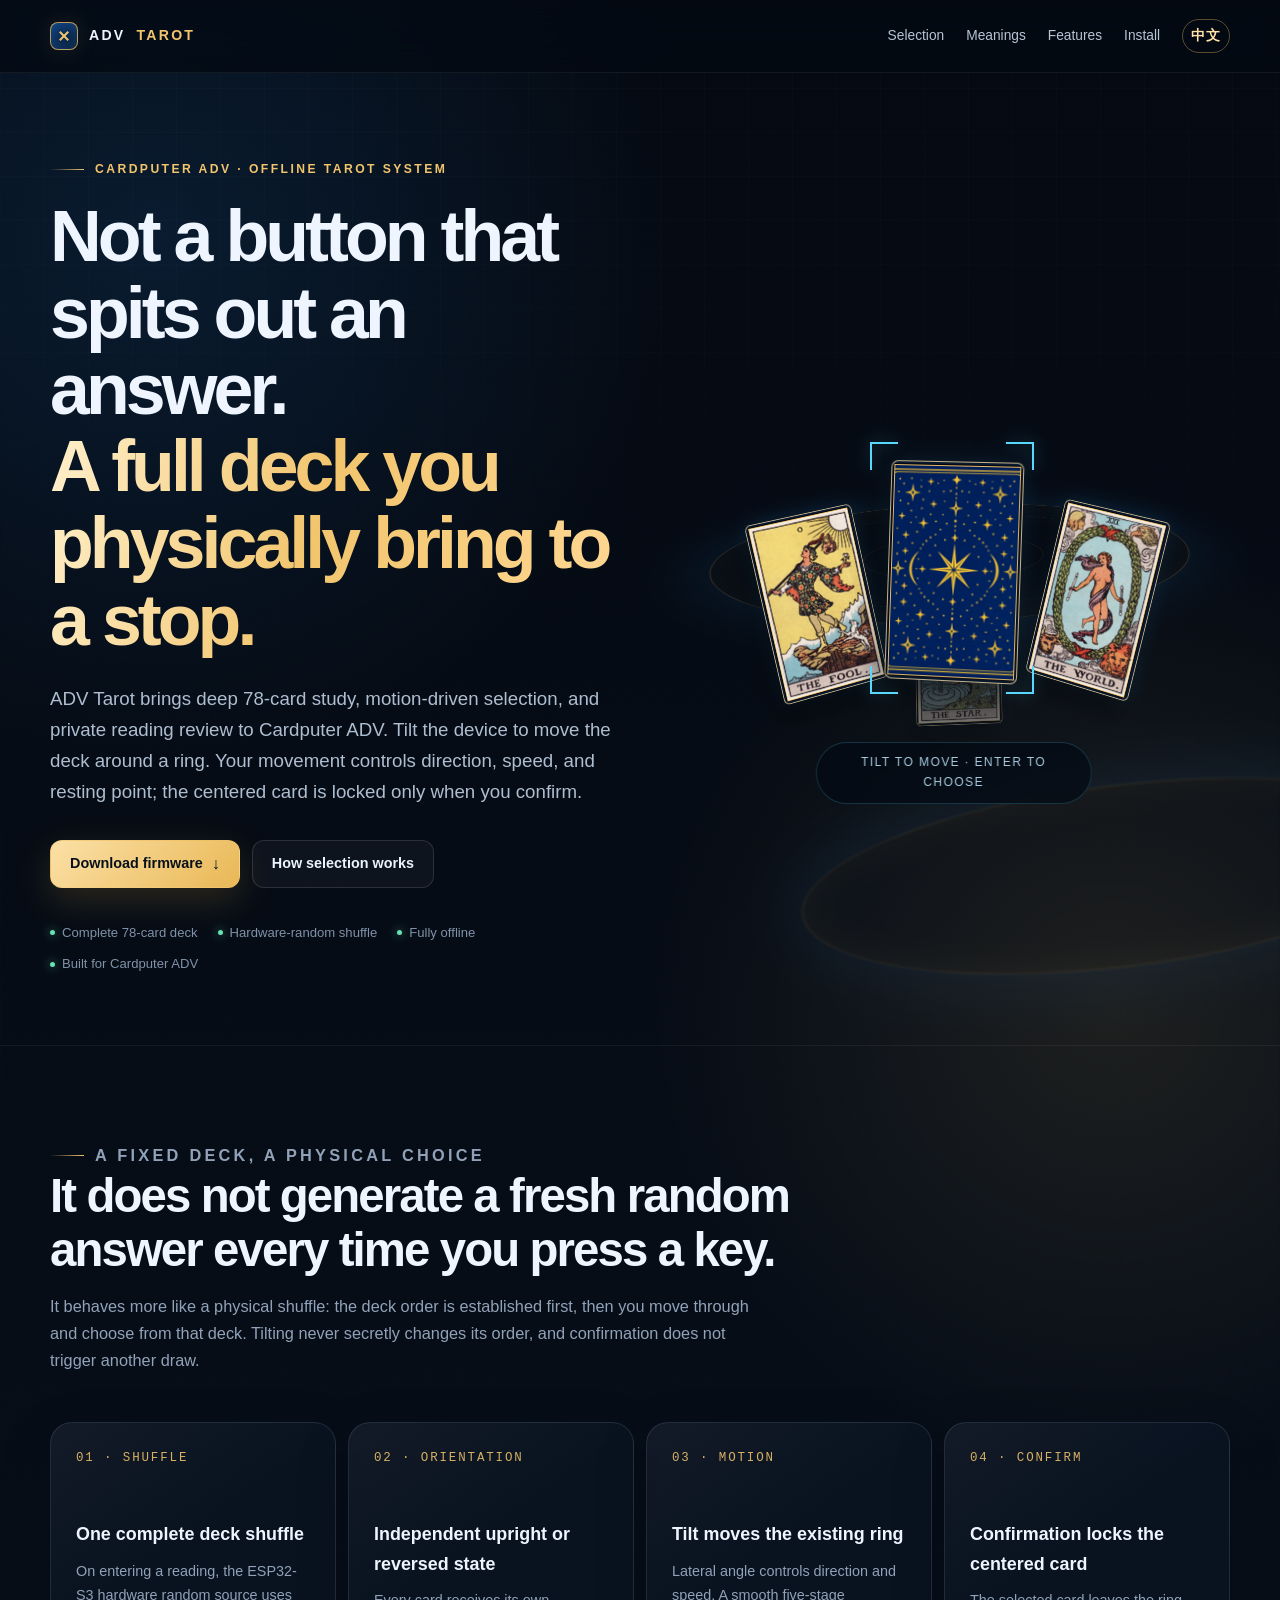
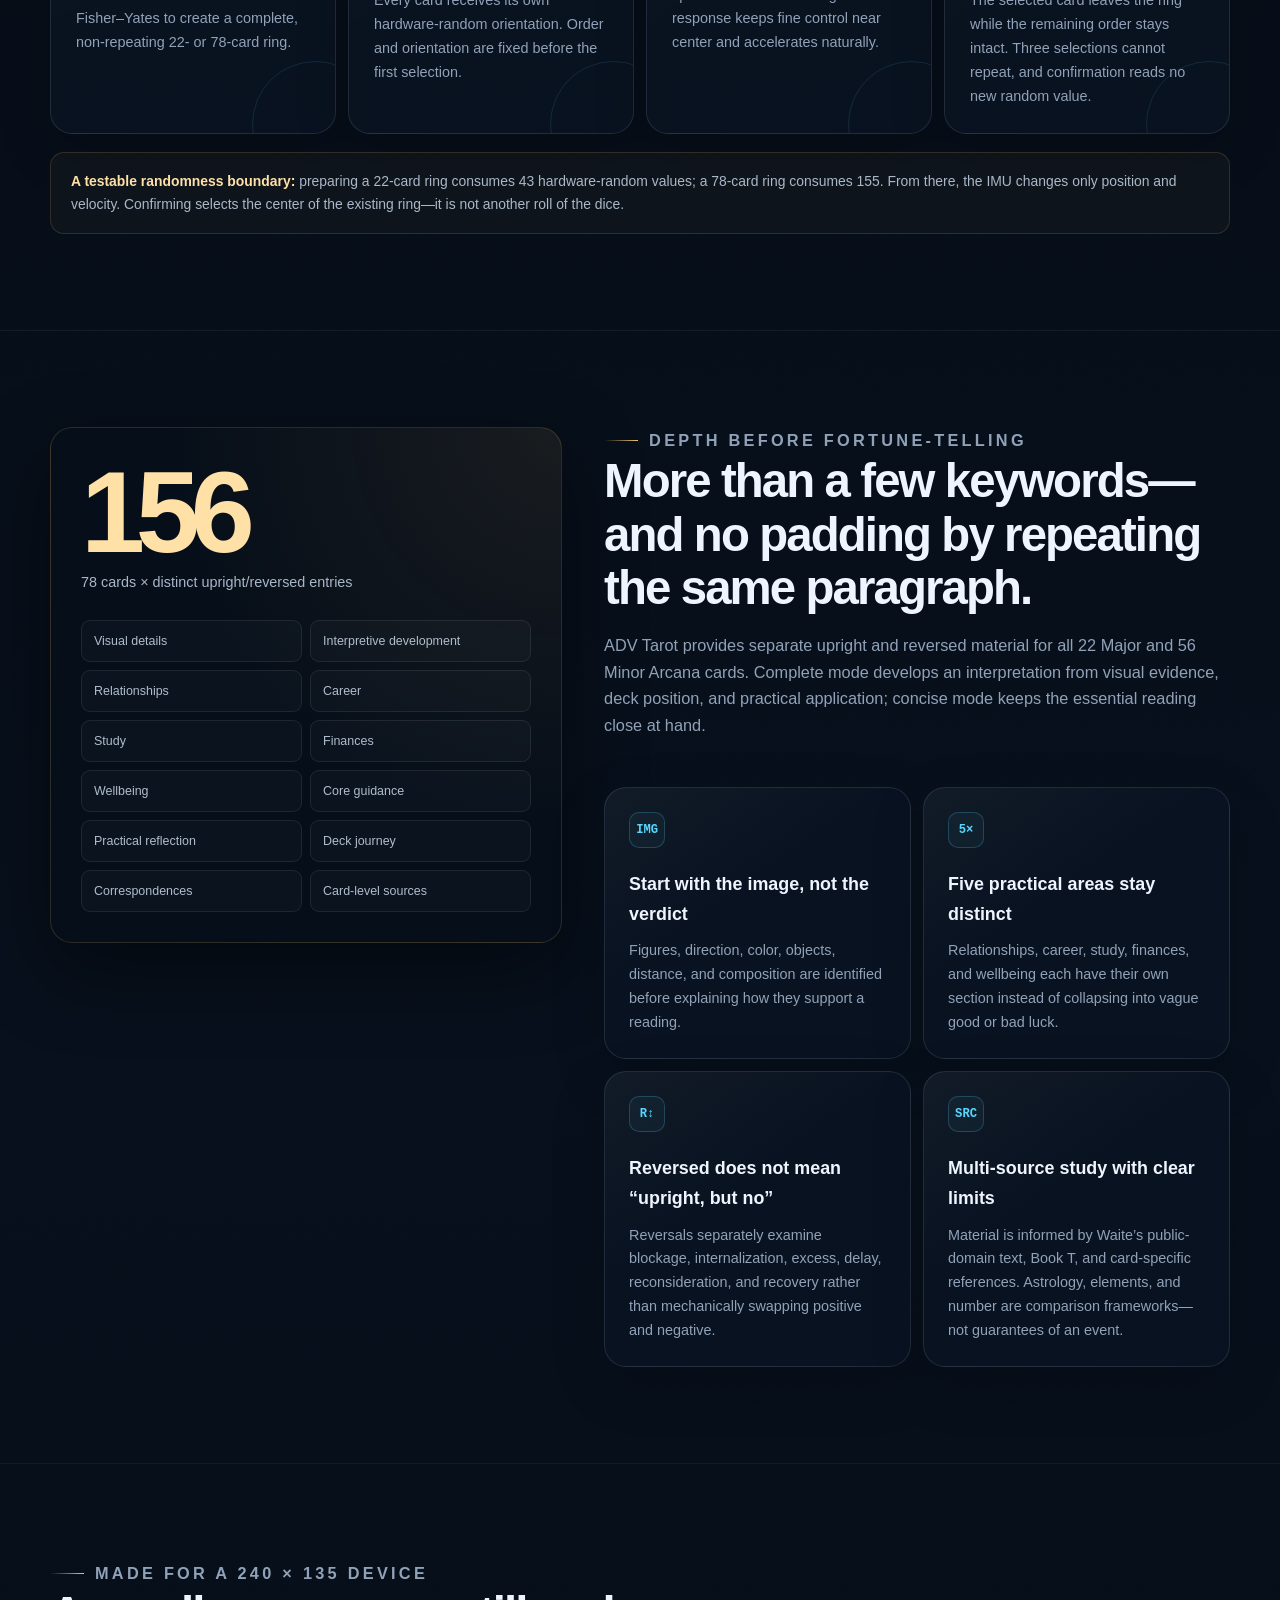
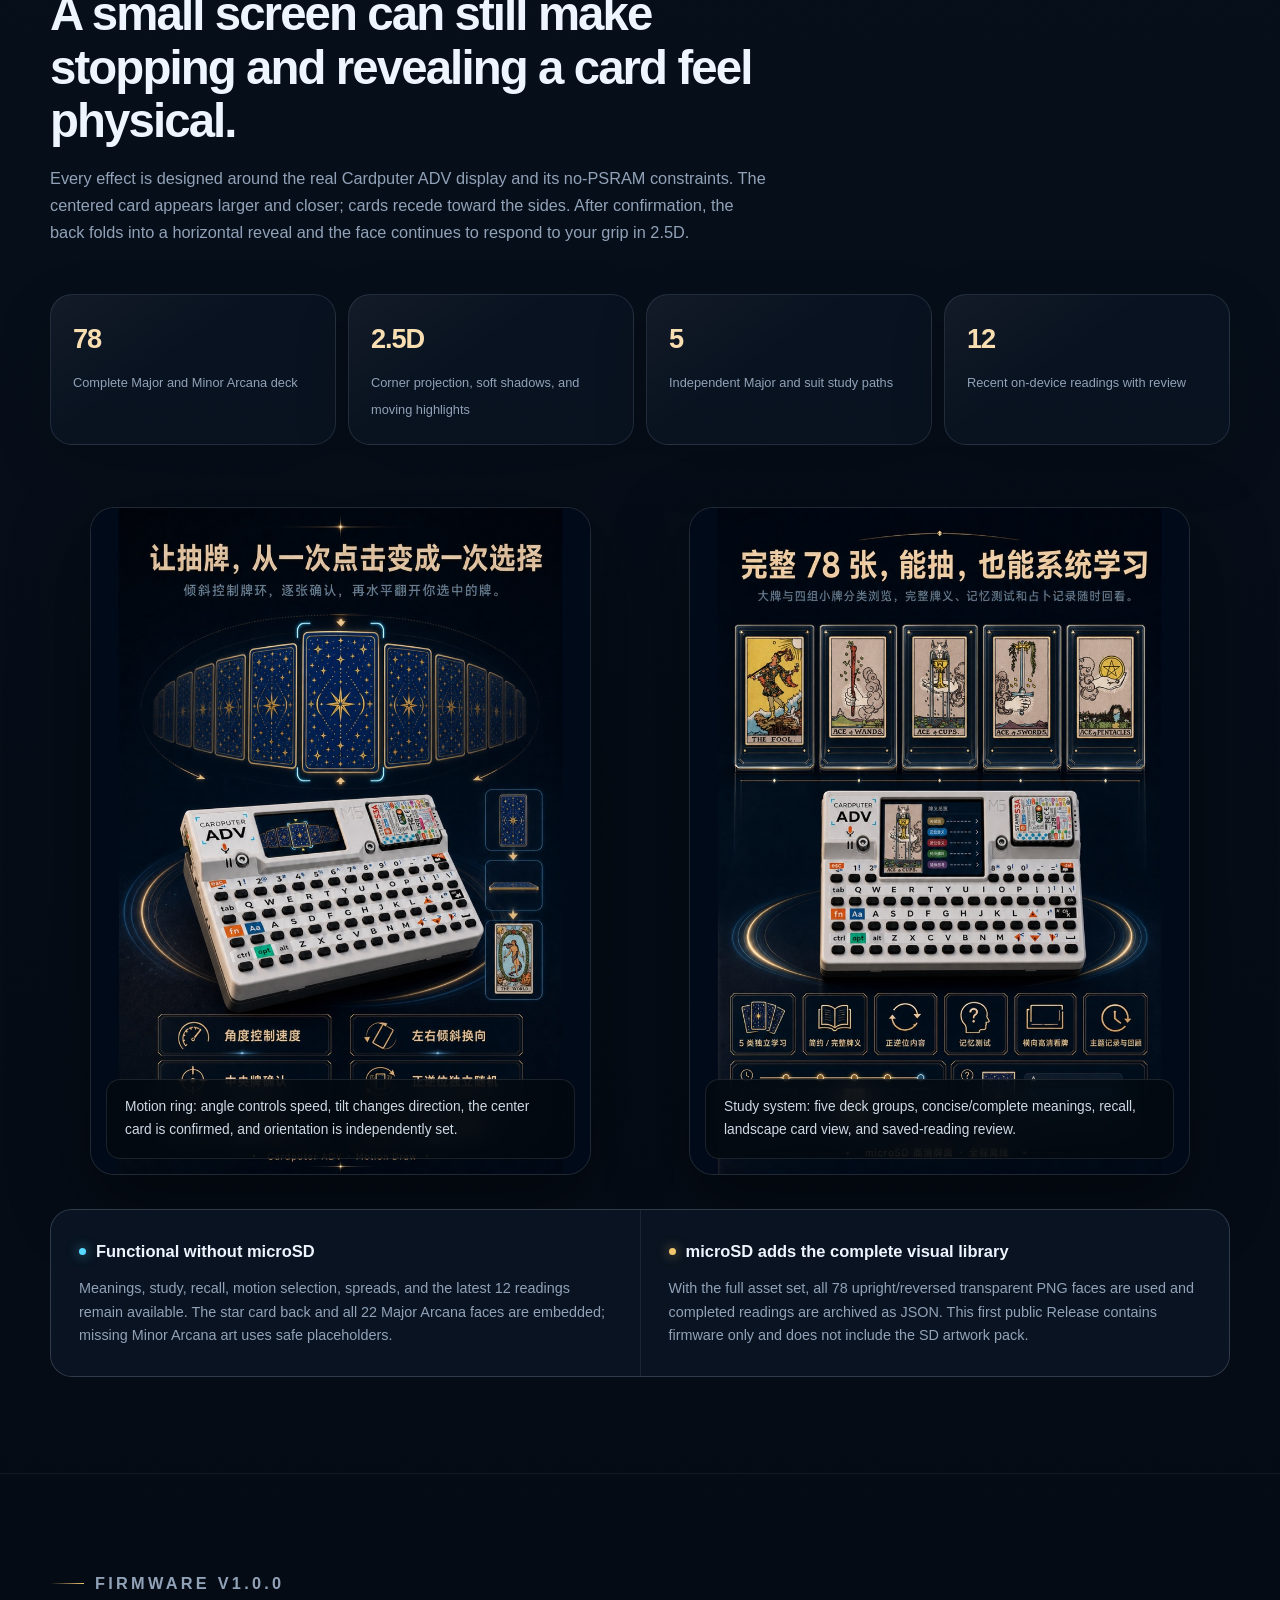
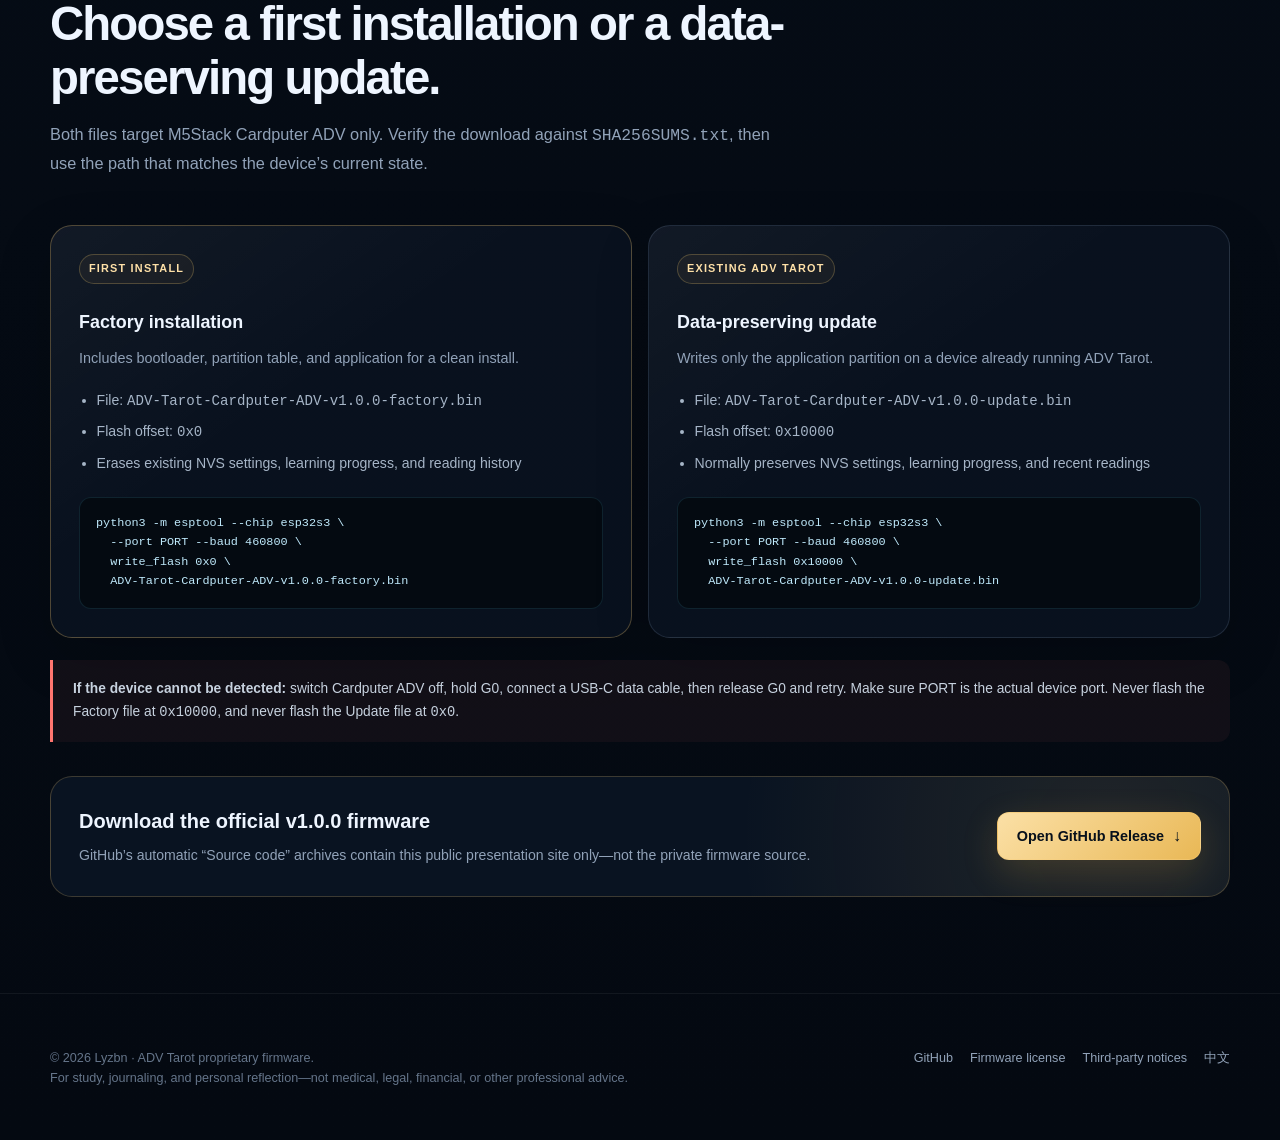
==== docs/en/index.html @ 8af2ea44 "Publish ADV Tarot firmware presentation" ====
<!doctype html>
<html lang="en">
  <head>
    <meta charset="utf-8">
    <meta name="viewport" content="width=device-width, initial-scale=1">
    <meta name="theme-color" content="#07101c">
    <meta
      name="description"
      content="ADV Tarot is offline 78-card tarot study, recall, and motion-driven selection firmware for M5Stack Cardputer ADV. A fixed deck you physically bring to a stop—not a fresh random result on every click."
    >
    <meta property="og:type" content="website">
    <meta property="og:title" content="ADV Tarot — A full deck in your hands">
    <meta
      property="og:description"
      content="Deep 78-card meanings, an IMU-driven card ring, 2.5D reveals, offline study, and reading review."
    >
    <meta property="og:image" content="../assets/motion-features.jpg">
    <meta property="og:locale" content="en_US">
    <link rel="alternate" hreflang="zh-CN" href="../">
    <link rel="alternate" hreflang="en" href="./">
    <link rel="stylesheet" href="../styles.css">
    <script defer src="../site.js"></script>
    <title>ADV Tarot — Offline study and motion-driven selection for Cardputer ADV</title>
  </head>
  <body>
    <header class="site-header">
      <div class="shell nav-wrap">
        <a class="brand" href="#top" aria-label="ADV Tarot home">
          <span class="brand-mark" aria-hidden="true"></span>
          ADV <em>TAROT</em>
        </a>
        <nav class="site-nav" aria-label="Primary navigation">
          <a href="#selection">Selection</a>
          <a href="#meanings">Meanings</a>
          <a href="#features">Features</a>
          <a href="#install">Install</a>
          <a class="lang-switch" href="../" lang="zh-CN">中文</a>
        </nav>
      </div>
    </header>

    <main id="top">
      <section class="hero shell">
        <div class="hero-copy">
          <p class="eyebrow">Cardputer ADV · Offline Tarot System</p>
          <h1>
            Not a button that spits out an answer.
            <span>A full deck you physically bring to a stop.</span>
          </h1>
          <p class="hero-lede">
            ADV Tarot brings deep 78-card study, motion-driven selection, and
            private reading review to Cardputer ADV. Tilt the device to move the
            deck around a ring. Your movement controls direction, speed, and
            resting point; the centered card is locked only when you confirm.
          </p>
          <div class="actions">
            <a
              class="button primary"
              href="https://github.com/Lyzbn/ADV-Tarot-Firmware/releases/latest"
            >Download firmware</a>
            <a class="button" href="#selection">How selection works</a>
          </div>
          <div class="hero-meta" aria-label="Product highlights">
            <span>Complete 78-card deck</span>
            <span>Hardware-random shuffle</span>
            <span>Fully offline</span>
            <span>Built for Cardputer ADV</span>
          </div>
        </div>

        <div class="deck-stage" aria-label="Motion-driven card-ring illustration">
          <div class="deck-orbit" aria-hidden="true"></div>
          <div class="deck-card card-far" aria-hidden="true">
            <img src="../assets/card-17.png" alt="">
          </div>
          <div class="deck-card card-left" aria-hidden="true">
            <img src="../assets/card-00.png" alt="">
          </div>
          <div class="deck-card card-right" aria-hidden="true">
            <img src="../assets/card-21.png" alt="">
          </div>
          <div class="deck-card card-back">
            <img src="../assets/card-back.png" alt="ADV Tarot blue-and-yellow star card back">
          </div>
          <div class="focus-brackets" aria-hidden="true"></div>
          <div class="stage-label">TILT TO MOVE · ENTER TO CHOOSE</div>
        </div>
      </section>

      <section class="section" id="selection">
        <div class="shell">
          <div class="section-heading reveal">
            <p class="eyebrow">A fixed deck, a physical choice</p>
            <h2>It does not generate a fresh random answer every time you press a key.</h2>
            <p>
              It behaves more like a physical shuffle: the deck order is
              established first, then you move through and choose from that
              deck. Tilting never secretly changes its order, and confirmation
              does not trigger another draw.
            </p>
          </div>

          <div class="process">
            <article class="process-card reveal">
              <div class="step-number">01 · SHUFFLE</div>
              <h3>One complete deck shuffle</h3>
              <p>
                On entering a reading, the ESP32-S3 hardware random source uses
                Fisher–Yates to create a complete, non-repeating 22- or 78-card ring.
              </p>
            </article>
            <article class="process-card reveal">
              <div class="step-number">02 · ORIENTATION</div>
              <h3>Independent upright or reversed state</h3>
              <p>
                Every card receives its own hardware-random orientation. Order
                and orientation are fixed before the first selection.
              </p>
            </article>
            <article class="process-card reveal">
              <div class="step-number">03 · MOTION</div>
              <h3>Tilt moves the existing ring</h3>
              <p>
                Lateral angle controls direction and speed. A smooth five-stage
                response keeps fine control near center and accelerates naturally.
              </p>
            </article>
            <article class="process-card reveal">
              <div class="step-number">04 · CONFIRM</div>
              <h3>Confirmation locks the centered card</h3>
              <p>
                The selected card leaves the ring while the remaining order stays
                intact. Three selections cannot repeat, and confirmation reads no
                new random value.
              </p>
            </article>
          </div>

          <div class="technical-note reveal">
            <strong>A testable randomness boundary:</strong>
            preparing a 22-card ring consumes 43 hardware-random values; a
            78-card ring consumes 155. From there, the IMU changes only position
            and velocity. Confirming selects the center of the existing ring—it
            is not another roll of the dice.
          </div>
        </div>
      </section>

      <section class="section" id="meanings">
        <div class="shell split">
          <aside class="meaning-index reveal">
            <div class="big-number">156</div>
            <div class="big-label">78 cards × distinct upright/reversed entries</div>
            <div class="meaning-tabs" aria-label="Interpretation sections">
              <span>Visual details</span>
              <span>Interpretive development</span>
              <span>Relationships</span>
              <span>Career</span>
              <span>Study</span>
              <span>Finances</span>
              <span>Wellbeing</span>
              <span>Core guidance</span>
              <span>Practical reflection</span>
              <span>Deck journey</span>
              <span>Correspondences</span>
              <span>Card-level sources</span>
            </div>
          </aside>

          <div>
            <div class="section-heading reveal">
              <p class="eyebrow">Depth before fortune-telling</p>
              <h2>More than a few keywords—and no padding by repeating the same paragraph.</h2>
              <p>
                ADV Tarot provides separate upright and reversed material for all
                22 Major and 56 Minor Arcana cards. Complete mode develops an
                interpretation from visual evidence, deck position, and practical
                application; concise mode keeps the essential reading close at hand.
              </p>
            </div>

            <div class="feature-grid">
              <article class="feature-card reveal">
                <div class="feature-icon">IMG</div>
                <h3>Start with the image, not the verdict</h3>
                <p>
                  Figures, direction, color, objects, distance, and composition
                  are identified before explaining how they support a reading.
                </p>
              </article>
              <article class="feature-card reveal">
                <div class="feature-icon">5×</div>
                <h3>Five practical areas stay distinct</h3>
                <p>
                  Relationships, career, study, finances, and wellbeing each have
                  their own section instead of collapsing into vague good or bad luck.
                </p>
              </article>
              <article class="feature-card reveal">
                <div class="feature-icon">R↕</div>
                <h3>Reversed does not mean “upright, but no”</h3>
                <p>
                  Reversals separately examine blockage, internalization, excess,
                  delay, reconsideration, and recovery rather than mechanically
                  swapping positive and negative.
                </p>
              </article>
              <article class="feature-card reveal">
                <div class="feature-icon">SRC</div>
                <h3>Multi-source study with clear limits</h3>
                <p>
                  Material is informed by Waite’s public-domain text, Book T, and
                  card-specific references. Astrology, elements, and number are
                  comparison frameworks—not guarantees of an event.
                </p>
              </article>
            </div>
          </div>
        </div>
      </section>

      <section class="section" id="features">
        <div class="shell">
          <div class="section-heading reveal">
            <p class="eyebrow">Made for a 240 × 135 device</p>
            <h2>A small screen can still make stopping and revealing a card feel physical.</h2>
            <p>
              Every effect is designed around the real Cardputer ADV display and
              its no-PSRAM constraints. The centered card appears larger and
              closer; cards recede toward the sides. After confirmation, the back
              folds into a horizontal reveal and the face continues to respond to
              your grip in 2.5D.
            </p>
          </div>

          <div class="spec-grid">
            <div class="spec-card reveal">
              <span class="spec-value">78</span>
              <span class="spec-label">Complete Major and Minor Arcana deck</span>
            </div>
            <div class="spec-card reveal">
              <span class="spec-value">2.5D</span>
              <span class="spec-label">Corner projection, soft shadows, and moving highlights</span>
            </div>
            <div class="spec-card reveal">
              <span class="spec-value">5</span>
              <span class="spec-label">Independent Major and suit study paths</span>
            </div>
            <div class="spec-card reveal">
              <span class="spec-value">12</span>
              <span class="spec-label">Recent on-device readings with review</span>
            </div>
          </div>

          <div class="media-pair">
            <figure class="media-card reveal">
              <img
                src="../assets/motion-features.jpg"
                alt="Card ring, tilt selection, and horizontal reveal on Cardputer ADV"
                loading="lazy"
              >
              <figcaption>
                Motion ring: angle controls speed, tilt changes direction, the
                center card is confirmed, and orientation is independently set.
              </figcaption>
            </figure>
            <figure class="media-card reveal">
              <img
                src="../assets/learning-features.jpg"
                alt="78-card study, complete meanings, and recall on Cardputer ADV"
                loading="lazy"
              >
              <figcaption>
                Study system: five deck groups, concise/complete meanings, recall,
                landscape card view, and saved-reading review.
              </figcaption>
            </figure>
          </div>

          <div class="sd-notice reveal">
            <div class="sd-column">
              <h3>Functional without microSD</h3>
              <p>
                Meanings, study, recall, motion selection, spreads, and the latest
                12 readings remain available. The star card back and all 22 Major
                Arcana faces are embedded; missing Minor Arcana art uses safe placeholders.
              </p>
            </div>
            <div class="sd-column">
              <h3>microSD adds the complete visual library</h3>
              <p>
                With the full asset set, all 78 upright/reversed transparent PNG
                faces are used and completed readings are archived as JSON. This
                first public Release contains firmware only and does not include
                the SD artwork pack.
              </p>
            </div>
          </div>
        </div>
      </section>

      <section class="section" id="install">
        <div class="shell">
          <div class="section-heading reveal">
            <p class="eyebrow">Firmware v1.0.0</p>
            <h2>Choose a first installation or a data-preserving update.</h2>
            <p>
              Both files target M5Stack Cardputer ADV only. Verify the download
              against <code>SHA256SUMS.txt</code>, then use the path that matches
              the device’s current state.
            </p>
          </div>

          <div class="install-grid">
            <article class="install-card recommended reveal">
              <div class="tag">First install</div>
              <h3>Factory installation</h3>
              <p>Includes bootloader, partition table, and application for a clean install.</p>
              <ul>
                <li>File: <code>ADV-Tarot-Cardputer-ADV-v1.0.0-factory.bin</code></li>
                <li>Flash offset: <code>0x0</code></li>
                <li>Erases existing NVS settings, learning progress, and reading history</li>
              </ul>
              <div class="code-block">python3 -m esptool --chip esp32s3 \
  --port PORT --baud 460800 \
  write_flash 0x0 \
  ADV-Tarot-Cardputer-ADV-v1.0.0-factory.bin</div>
            </article>

            <article class="install-card reveal">
              <div class="tag">Existing ADV Tarot</div>
              <h3>Data-preserving update</h3>
              <p>Writes only the application partition on a device already running ADV Tarot.</p>
              <ul>
                <li>File: <code>ADV-Tarot-Cardputer-ADV-v1.0.0-update.bin</code></li>
                <li>Flash offset: <code>0x10000</code></li>
                <li>Normally preserves NVS settings, learning progress, and recent readings</li>
              </ul>
              <div class="code-block">python3 -m esptool --chip esp32s3 \
  --port PORT --baud 460800 \
  write_flash 0x10000 \
  ADV-Tarot-Cardputer-ADV-v1.0.0-update.bin</div>
            </article>
          </div>

          <div class="warning reveal">
            <strong>If the device cannot be detected:</strong>
            switch Cardputer ADV off, hold G0, connect a USB-C data cable, then
            release G0 and retry. Make sure PORT is the actual device port.
            Never flash the Factory file at <code>0x10000</code>, and never flash
            the Update file at <code>0x0</code>.
          </div>

          <div class="download-panel reveal">
            <div>
              <h3>Download the official v1.0.0 firmware</h3>
              <p>
                GitHub’s automatic “Source code” archives contain this public
                presentation site only—not the private firmware source.
              </p>
            </div>
            <a
              class="button primary"
              href="https://github.com/Lyzbn/ADV-Tarot-Firmware/releases/latest"
            >Open GitHub Release</a>
          </div>
        </div>
      </section>
    </main>

    <footer class="site-footer">
      <div class="shell footer-row">
        <div>
          © <span data-year>2026</span> Lyzbn · ADV Tarot proprietary firmware.<br>
          For study, journaling, and personal reflection—not medical, legal,
          financial, or other professional advice.
        </div>
        <div class="footer-links">
          <a href="https://github.com/Lyzbn/ADV-Tarot-Firmware">GitHub</a>
          <a href="https://github.com/Lyzbn/ADV-Tarot-Firmware/blob/main/LICENSE-FIRMWARE.md">Firmware license</a>
          <a href="https://github.com/Lyzbn/ADV-Tarot-Firmware/blob/main/THIRD_PARTY_NOTICES.md">Third-party notices</a>
          <a href="../" lang="zh-CN">中文</a>
        </div>
      </div>
    </footer>
  </body>
</html>
---- docs/styles.css ----
:root {
  color-scheme: dark;
  --ink: #eef5ff;
  --muted: #91a2b8;
  --faint: #65758a;
  --night: #050a12;
  --panel: rgba(11, 21, 35, 0.76);
  --panel-solid: #0a1422;
  --line: rgba(172, 199, 229, 0.14);
  --gold: #f2c56d;
  --gold-soft: #ffe1a8;
  --cyan: #58d7ff;
  --blue: #0c2b58;
  --red: #ff756f;
  --green: #68e2b4;
  --radius: 22px;
  --shadow: 0 28px 80px rgba(0, 0, 0, 0.44);
  font-family:
    Inter, ui-sans-serif, -apple-system, BlinkMacSystemFont, "Segoe UI",
    "PingFang SC", "Hiragino Sans GB", "Microsoft YaHei", sans-serif;
}

* {
  box-sizing: border-box;
}

html {
  scroll-behavior: smooth;
  scroll-padding-top: 88px;
}

body {
  min-width: 320px;
  margin: 0;
  color: var(--ink);
  background:
    radial-gradient(circle at 12% 4%, rgba(27, 96, 164, 0.2), transparent 33rem),
    radial-gradient(circle at 87% 17%, rgba(242, 197, 109, 0.1), transparent 29rem),
    linear-gradient(180deg, #050a12 0%, #07101c 43%, #040911 100%);
  line-height: 1.65;
  overflow-x: hidden;
}

body::before {
  position: fixed;
  z-index: -1;
  inset: 0;
  content: "";
  pointer-events: none;
  background-image:
    linear-gradient(rgba(255, 255, 255, 0.018) 1px, transparent 1px),
    linear-gradient(90deg, rgba(255, 255, 255, 0.018) 1px, transparent 1px);
  background-size: 44px 44px;
  mask-image: linear-gradient(to bottom, black, transparent 82%);
}

a {
  color: inherit;
}

img {
  display: block;
  max-width: 100%;
}

button,
a {
  -webkit-tap-highlight-color: transparent;
}

.shell {
  width: min(1180px, calc(100% - 40px));
  margin-inline: auto;
}

.site-header {
  position: sticky;
  z-index: 50;
  top: 0;
  border-bottom: 1px solid rgba(255, 255, 255, 0.06);
  background: rgba(5, 10, 18, 0.76);
  backdrop-filter: blur(18px) saturate(140%);
}

.nav-wrap {
  min-height: 72px;
  display: flex;
  align-items: center;
  gap: 28px;
}

.brand {
  display: inline-flex;
  align-items: center;
  gap: 11px;
  text-decoration: none;
  font-size: 0.88rem;
  font-weight: 780;
  letter-spacing: 0.16em;
  white-space: nowrap;
}

.brand-mark {
  position: relative;
  width: 28px;
  aspect-ratio: 1;
  border: 1px solid rgba(242, 197, 109, 0.74);
  border-radius: 8px;
  background: linear-gradient(145deg, #0a3470, #06162c);
  box-shadow:
    inset 0 0 16px rgba(67, 171, 255, 0.24),
    0 0 24px rgba(242, 197, 109, 0.12);
}

.brand-mark::before,
.brand-mark::after {
  position: absolute;
  top: 50%;
  left: 50%;
  content: "";
  background: var(--gold);
  transform: translate(-50%, -50%) rotate(45deg);
}

.brand-mark::before {
  width: 12px;
  height: 2px;
}

.brand-mark::after {
  width: 2px;
  height: 12px;
}

.brand em {
  color: var(--gold);
  font-style: normal;
}

.site-nav {
  margin-left: auto;
  display: flex;
  align-items: center;
  gap: 22px;
}

.site-nav a {
  color: #b8c5d5;
  text-decoration: none;
  font-size: 0.86rem;
  transition: color 160ms ease;
}

.site-nav a:hover {
  color: white;
}

.lang-switch {
  display: inline-flex;
  min-width: 48px;
  min-height: 34px;
  align-items: center;
  justify-content: center;
  border: 1px solid rgba(242, 197, 109, 0.36);
  border-radius: 999px;
  color: var(--gold-soft) !important;
  font-weight: 700;
  letter-spacing: 0.08em;
}

.hero {
  position: relative;
  min-height: 700px;
  display: grid;
  grid-template-columns: minmax(0, 1.02fr) minmax(380px, 0.98fr);
  align-items: center;
  gap: 52px;
  padding-block: 86px 70px;
}

.hero::after {
  position: absolute;
  right: -18%;
  bottom: 8%;
  width: 640px;
  height: 180px;
  content: "";
  border: 1px solid rgba(242, 197, 109, 0.16);
  border-radius: 50%;
  filter: blur(1px);
  transform: rotate(-7deg);
  box-shadow:
    0 0 75px rgba(45, 140, 230, 0.12),
    inset 0 0 45px rgba(242, 197, 109, 0.05);
  pointer-events: none;
}

.eyebrow {
  display: flex;
  align-items: center;
  gap: 11px;
  margin: 0 0 19px;
  color: var(--gold);
  font-size: 0.76rem;
  font-weight: 760;
  letter-spacing: 0.2em;
  text-transform: uppercase;
}

.eyebrow::before {
  width: 34px;
  height: 1px;
  content: "";
  background: linear-gradient(90deg, transparent, var(--gold));
}

h1,
h2,
h3,
p {
  margin-top: 0;
}

h1 {
  max-width: 760px;
  margin-bottom: 26px;
  font-size: clamp(2.7rem, 5.6vw, 5.3rem);
  line-height: 1.07;
  letter-spacing: -0.055em;
}

h1 span {
  display: block;
  color: transparent;
  background: linear-gradient(105deg, #fff0cc, var(--gold) 46%, #ffd895);
  background-clip: text;
  -webkit-background-clip: text;
}

.hero-lede {
  max-width: 670px;
  margin-bottom: 32px;
  color: #aebed0;
  font-size: clamp(1rem, 1.6vw, 1.17rem);
}

.actions {
  display: flex;
  flex-wrap: wrap;
  gap: 12px;
  margin-bottom: 34px;
}

.button {
  min-height: 48px;
  display: inline-flex;
  align-items: center;
  justify-content: center;
  gap: 9px;
  padding: 0 19px;
  border: 1px solid rgba(255, 255, 255, 0.12);
  border-radius: 12px;
  color: #eaf4ff;
  background: rgba(255, 255, 255, 0.035);
  text-decoration: none;
  font-size: 0.9rem;
  font-weight: 720;
  transition:
    transform 170ms ease,
    border-color 170ms ease,
    background 170ms ease;
}

.button:hover {
  border-color: rgba(255, 255, 255, 0.27);
  background: rgba(255, 255, 255, 0.07);
  transform: translateY(-2px);
}

.button.primary {
  border-color: rgba(242, 197, 109, 0.48);
  color: #07101b;
  background: linear-gradient(135deg, #fbe0a6, #e9b856);
  box-shadow: 0 12px 36px rgba(229, 170, 64, 0.18);
}

.button.primary::after {
  content: "↓";
  font-size: 1rem;
}

.hero-meta {
  display: flex;
  flex-wrap: wrap;
  gap: 10px 20px;
  color: #8092a8;
  font-size: 0.82rem;
}

.hero-meta span {
  display: inline-flex;
  align-items: center;
  gap: 7px;
}

.hero-meta span::before {
  width: 5px;
  height: 5px;
  content: "";
  border-radius: 50%;
  background: var(--green);
  box-shadow: 0 0 10px rgba(104, 226, 180, 0.7);
}

.deck-stage {
  position: relative;
  z-index: 2;
  min-height: 520px;
  perspective: 1100px;
}

.deck-orbit {
  position: absolute;
  top: 48%;
  left: 50%;
  width: 480px;
  height: 270px;
  border: 1px solid rgba(242, 197, 109, 0.2);
  border-radius: 50%;
  transform: translate(-50%, -50%) rotateX(64deg) rotateZ(-8deg);
  box-shadow:
    0 0 80px rgba(46, 142, 235, 0.14),
    inset 0 0 80px rgba(242, 197, 109, 0.04);
}

.deck-orbit::before,
.deck-orbit::after {
  position: absolute;
  inset: 11%;
  content: "";
  border: 1px dashed rgba(88, 215, 255, 0.14);
  border-radius: inherit;
}

.deck-orbit::after {
  inset: 31%;
  border-style: solid;
  border-color: rgba(242, 197, 109, 0.08);
}

.deck-card {
  position: absolute;
  top: 50%;
  left: 50%;
  width: 134px;
  height: 220px;
  overflow: hidden;
  border: 1px solid rgba(255, 225, 168, 0.76);
  border-radius: 7px;
  background: #07182f;
  box-shadow:
    -8px 18px 28px rgba(0, 0, 0, 0.45),
    0 0 26px rgba(72, 175, 255, 0.13);
  transform-origin: center 82%;
}

.deck-card img {
  width: 100%;
  height: 100%;
  object-fit: contain;
}

.deck-card.card-back {
  z-index: 4;
  transform: translate(-52%, -48%) rotateY(-8deg) rotateZ(2deg);
  animation: card-breathe 5s ease-in-out infinite;
}

.deck-card.card-left {
  z-index: 2;
  transform: translate(-142%, -40%) rotateY(22deg) rotateZ(-13deg) scale(0.82);
}

.deck-card.card-right {
  z-index: 2;
  transform: translate(46%, -42%) rotateY(-24deg) rotateZ(14deg) scale(0.82);
}

.deck-card.card-far {
  z-index: 1;
  opacity: 0.64;
  transform: translate(-46%, -22%) rotateY(9deg) rotateZ(-1deg) scale(0.65);
  filter: saturate(0.72) brightness(0.72);
}

.focus-brackets {
  position: absolute;
  z-index: 6;
  top: calc(50% - 126px);
  left: calc(50% - 85px);
  width: 166px;
  height: 254px;
  border: 1px solid transparent;
  background:
    linear-gradient(var(--cyan), var(--cyan)) top left / 28px 2px no-repeat,
    linear-gradient(var(--cyan), var(--cyan)) top left / 2px 28px no-repeat,
    linear-gradient(var(--cyan), var(--cyan)) top right / 28px 2px no-repeat,
    linear-gradient(var(--cyan), var(--cyan)) top right / 2px 28px no-repeat,
    linear-gradient(var(--cyan), var(--cyan)) bottom left / 28px 2px no-repeat,
    linear-gradient(var(--cyan), var(--cyan)) bottom left / 2px 28px no-repeat,
    linear-gradient(var(--cyan), var(--cyan)) bottom right / 28px 2px no-repeat,
    linear-gradient(var(--cyan), var(--cyan)) bottom right / 2px 28px no-repeat;
  filter: drop-shadow(0 0 8px rgba(88, 215, 255, 0.45));
  pointer-events: none;
}

.stage-label {
  position: absolute;
  z-index: 7;
  bottom: 23px;
  left: 50%;
  min-width: 250px;
  padding: 10px 16px;
  border: 1px solid rgba(88, 215, 255, 0.2);
  border-radius: 999px;
  color: #a9cce0;
  background: rgba(4, 11, 20, 0.72);
  text-align: center;
  font-size: 0.75rem;
  letter-spacing: 0.12em;
  transform: translateX(-50%);
  backdrop-filter: blur(10px);
}

@keyframes card-breathe {
  0%,
  100% {
    transform: translate(-52%, -48%) rotateY(-8deg) rotateZ(2deg);
  }
  50% {
    transform: translate(-52%, -51%) rotateY(8deg) rotateZ(-1deg);
  }
}

.section {
  position: relative;
  padding-block: 96px;
  border-top: 1px solid rgba(255, 255, 255, 0.055);
}

.section-heading {
  max-width: 780px;
  margin-bottom: 48px;
}

.section-heading h2 {
  margin-bottom: 17px;
  font-size: clamp(2rem, 3.7vw, 3.6rem);
  line-height: 1.13;
  letter-spacing: -0.04em;
}

.section-heading p {
  max-width: 720px;
  margin-bottom: 0;
  color: var(--muted);
  font-size: 1.02rem;
}

.process {
  display: grid;
  grid-template-columns: repeat(4, 1fr);
  gap: 12px;
}

.process-card,
.feature-card,
.spec-card,
.install-card {
  position: relative;
  overflow: hidden;
  border: 1px solid var(--line);
  border-radius: var(--radius);
  background:
    linear-gradient(145deg, rgba(255, 255, 255, 0.035), transparent 42%),
    var(--panel);
  box-shadow: 0 18px 55px rgba(0, 0, 0, 0.16);
}

.process-card {
  min-height: 260px;
  padding: 25px;
}

.process-card::after {
  position: absolute;
  right: -44px;
  bottom: -55px;
  width: 125px;
  aspect-ratio: 1;
  content: "";
  border: 1px solid rgba(88, 215, 255, 0.12);
  border-radius: 50%;
}

.step-number {
  margin-bottom: 52px;
  color: rgba(242, 197, 109, 0.88);
  font-family: ui-monospace, SFMono-Regular, Menlo, Consolas, monospace;
  font-size: 0.78rem;
  letter-spacing: 0.15em;
}

.process-card h3,
.feature-card h3,
.install-card h3 {
  margin-bottom: 10px;
  font-size: 1.12rem;
}

.process-card p,
.feature-card p,
.install-card p {
  margin-bottom: 0;
  color: var(--muted);
  font-size: 0.9rem;
}

.technical-note {
  margin-top: 18px;
  padding: 17px 20px;
  border: 1px solid rgba(242, 197, 109, 0.15);
  border-radius: 14px;
  color: #aab8c9;
  background: rgba(242, 197, 109, 0.035);
  font-size: 0.87rem;
}

.technical-note strong {
  color: var(--gold-soft);
}

.split {
  display: grid;
  grid-template-columns: 0.9fr 1.1fr;
  align-items: start;
  gap: 42px;
}

.meaning-index {
  position: sticky;
  top: 104px;
  padding: 30px;
  border: 1px solid rgba(242, 197, 109, 0.16);
  border-radius: var(--radius);
  background:
    radial-gradient(circle at 100% 0%, rgba(242, 197, 109, 0.08), transparent 55%),
    rgba(7, 15, 26, 0.9);
  box-shadow: var(--shadow);
}

.meaning-index .big-number {
  margin-bottom: 3px;
  color: var(--gold-soft);
  font-size: clamp(4rem, 9vw, 7.5rem);
  font-weight: 760;
  line-height: 0.95;
  letter-spacing: -0.08em;
}

.meaning-index .big-label {
  margin-bottom: 26px;
  color: #a9b7c8;
  font-size: 0.9rem;
}

.meaning-tabs {
  display: grid;
  grid-template-columns: repeat(2, 1fr);
  gap: 8px;
}

.meaning-tabs span {
  min-height: 42px;
  display: flex;
  align-items: center;
  padding: 8px 12px;
  border: 1px solid rgba(255, 255, 255, 0.08);
  border-radius: 9px;
  color: #afbdcc;
  background: rgba(255, 255, 255, 0.025);
  font-size: 0.78rem;
}

.feature-grid {
  display: grid;
  grid-template-columns: repeat(2, minmax(0, 1fr));
  gap: 12px;
}

.feature-card {
  min-height: 178px;
  padding: 24px;
}

.feature-icon {
  width: 36px;
  height: 36px;
  display: grid;
  margin-bottom: 22px;
  place-items: center;
  border: 1px solid rgba(88, 215, 255, 0.22);
  border-radius: 10px;
  color: var(--cyan);
  background: rgba(88, 215, 255, 0.045);
  font-family: ui-monospace, SFMono-Regular, Menlo, monospace;
  font-size: 0.76rem;
  font-weight: 780;
}

.media-pair {
  display: grid;
  grid-template-columns: repeat(2, minmax(0, 1fr));
  gap: 18px;
  margin-top: 46px;
}

.media-card {
  position: relative;
  overflow: hidden;
  min-height: 470px;
  border: 1px solid rgba(255, 255, 255, 0.1);
  border-radius: 24px;
  background: #07111d;
  box-shadow: var(--shadow);
}

.media-card img {
  width: 100%;
  height: 100%;
  object-fit: cover;
  object-position: center 38%;
  transition: transform 500ms ease;
}

.media-card:hover img {
  transform: scale(1.025);
}

.media-card figcaption {
  position: absolute;
  right: 15px;
  bottom: 15px;
  left: 15px;
  padding: 16px 18px;
  border: 1px solid rgba(255, 255, 255, 0.1);
  border-radius: 14px;
  color: #cfdae6;
  background: rgba(3, 9, 16, 0.8);
  font-size: 0.86rem;
  backdrop-filter: blur(14px);
}

.spec-grid {
  display: grid;
  grid-template-columns: repeat(4, minmax(0, 1fr));
  gap: 12px;
}

.spec-card {
  padding: 22px;
}

.spec-value {
  display: block;
  margin-bottom: 8px;
  color: #f8deb0;
  font-size: 1.7rem;
  font-weight: 760;
  letter-spacing: -0.04em;
}

.spec-label {
  color: var(--muted);
  font-size: 0.8rem;
}

.sd-notice {
  display: grid;
  grid-template-columns: 1fr 1fr;
  gap: 1px;
  margin-top: 18px;
  overflow: hidden;
  border: 1px solid var(--line);
  border-radius: var(--radius);
  background: var(--line);
}

.sd-column {
  padding: 28px;
  background: #091321;
}

.sd-column h3 {
  display: flex;
  align-items: center;
  gap: 10px;
  margin-bottom: 12px;
  font-size: 1.03rem;
}

.sd-column h3::before {
  width: 7px;
  height: 7px;
  content: "";
  border-radius: 50%;
  background: var(--cyan);
  box-shadow: 0 0 12px rgba(88, 215, 255, 0.7);
}

.sd-column:last-child h3::before {
  background: var(--gold);
  box-shadow: 0 0 12px rgba(242, 197, 109, 0.65);
}

.sd-column p {
  margin-bottom: 0;
  color: var(--muted);
  font-size: 0.9rem;
}

.install-grid {
  display: grid;
  grid-template-columns: 1fr 1fr;
  gap: 16px;
}

.install-card {
  padding: 28px;
}

.install-card.recommended {
  border-color: rgba(242, 197, 109, 0.3);
}

.tag {
  display: inline-flex;
  margin-bottom: 24px;
  padding: 5px 9px;
  border: 1px solid rgba(242, 197, 109, 0.25);
  border-radius: 999px;
  color: var(--gold-soft);
  background: rgba(242, 197, 109, 0.05);
  font-size: 0.68rem;
  font-weight: 760;
  letter-spacing: 0.11em;
  text-transform: uppercase;
}

.install-card ul {
  min-height: 76px;
  margin: 18px 0 22px;
  padding-left: 1.1rem;
  color: #a6b5c7;
  font-size: 0.88rem;
}

.install-card li + li {
  margin-top: 7px;
}

.code-block {
  position: relative;
  overflow-x: auto;
  margin-top: 16px;
  padding: 16px;
  border: 1px solid rgba(88, 215, 255, 0.12);
  border-radius: 12px;
  color: #bfe9fb;
  background: #040a11;
  font-family: ui-monospace, SFMono-Regular, Menlo, Consolas, monospace;
  font-size: 0.74rem;
  line-height: 1.65;
  white-space: pre;
}

.warning {
  margin-top: 22px;
  padding: 18px 20px;
  border-left: 3px solid var(--red);
  border-radius: 0 12px 12px 0;
  color: #c7d2df;
  background: rgba(255, 117, 111, 0.055);
  font-size: 0.86rem;
}

.download-panel {
  display: flex;
  align-items: center;
  justify-content: space-between;
  gap: 24px;
  margin-top: 34px;
  padding: 28px;
  border: 1px solid rgba(242, 197, 109, 0.22);
  border-radius: var(--radius);
  background:
    radial-gradient(circle at 90% 50%, rgba(242, 197, 109, 0.1), transparent 35%),
    #091321;
}

.download-panel h3 {
  margin-bottom: 6px;
  font-size: 1.25rem;
}

.download-panel p {
  margin-bottom: 0;
  color: var(--muted);
  font-size: 0.88rem;
}

.site-footer {
  padding-block: 54px;
  border-top: 1px solid rgba(255, 255, 255, 0.06);
  color: var(--faint);
  font-size: 0.79rem;
}

.footer-row {
  display: flex;
  align-items: flex-start;
  justify-content: space-between;
  gap: 24px;
}

.footer-links {
  display: flex;
  flex-wrap: wrap;
  gap: 9px 17px;
}

.footer-links a {
  color: #91a2b8;
  text-decoration: none;
}

.reveal {
  opacity: 1;
  transform: none;
}

.js .reveal {
  opacity: 0;
  transform: translateY(18px);
  transition:
    opacity 600ms ease,
    transform 600ms ease;
}

.js .reveal.visible {
  opacity: 1;
  transform: translateY(0);
}

@media (max-width: 980px) {
  .site-nav a:not(.lang-switch) {
    display: none;
  }

  .hero {
    grid-template-columns: 1fr;
    padding-top: 70px;
  }

  .hero-copy {
    position: relative;
    z-index: 5;
  }

  .deck-stage {
    min-height: 500px;
  }

  .process,
  .spec-grid {
    grid-template-columns: repeat(2, 1fr);
  }

  .split {
    grid-template-columns: 1fr;
  }

  .meaning-index {
    position: relative;
    top: auto;
  }
}

@media (max-width: 680px) {
  .shell {
    width: min(100% - 26px, 1180px);
  }

  .nav-wrap {
    min-height: 64px;
  }

  .hero {
    min-height: 0;
    gap: 18px;
    padding-block: 56px 45px;
  }

  h1 {
    font-size: clamp(2.38rem, 12vw, 3.8rem);
  }

  .deck-stage {
    min-height: 390px;
    transform: scale(0.82);
    transform-origin: top center;
    margin-bottom: -64px;
  }

  .section {
    padding-block: 72px;
  }

  .process,
  .feature-grid,
  .media-pair,
  .spec-grid,
  .sd-notice,
  .install-grid {
    grid-template-columns: 1fr;
  }

  .process-card {
    min-height: 210px;
  }

  .step-number {
    margin-bottom: 28px;
  }

  .media-card {
    min-height: 430px;
  }

  .meaning-tabs {
    grid-template-columns: 1fr;
  }

  .download-panel,
  .footer-row {
    align-items: flex-start;
    flex-direction: column;
  }
}

@media (prefers-reduced-motion: reduce) {
  html {
    scroll-behavior: auto;
  }

  *,
  *::before,
  *::after {
    animation-duration: 0.01ms !important;
    animation-iteration-count: 1 !important;
    transition-duration: 0.01ms !important;
  }

  .reveal {
    opacity: 1;
    transform: none;
  }
}
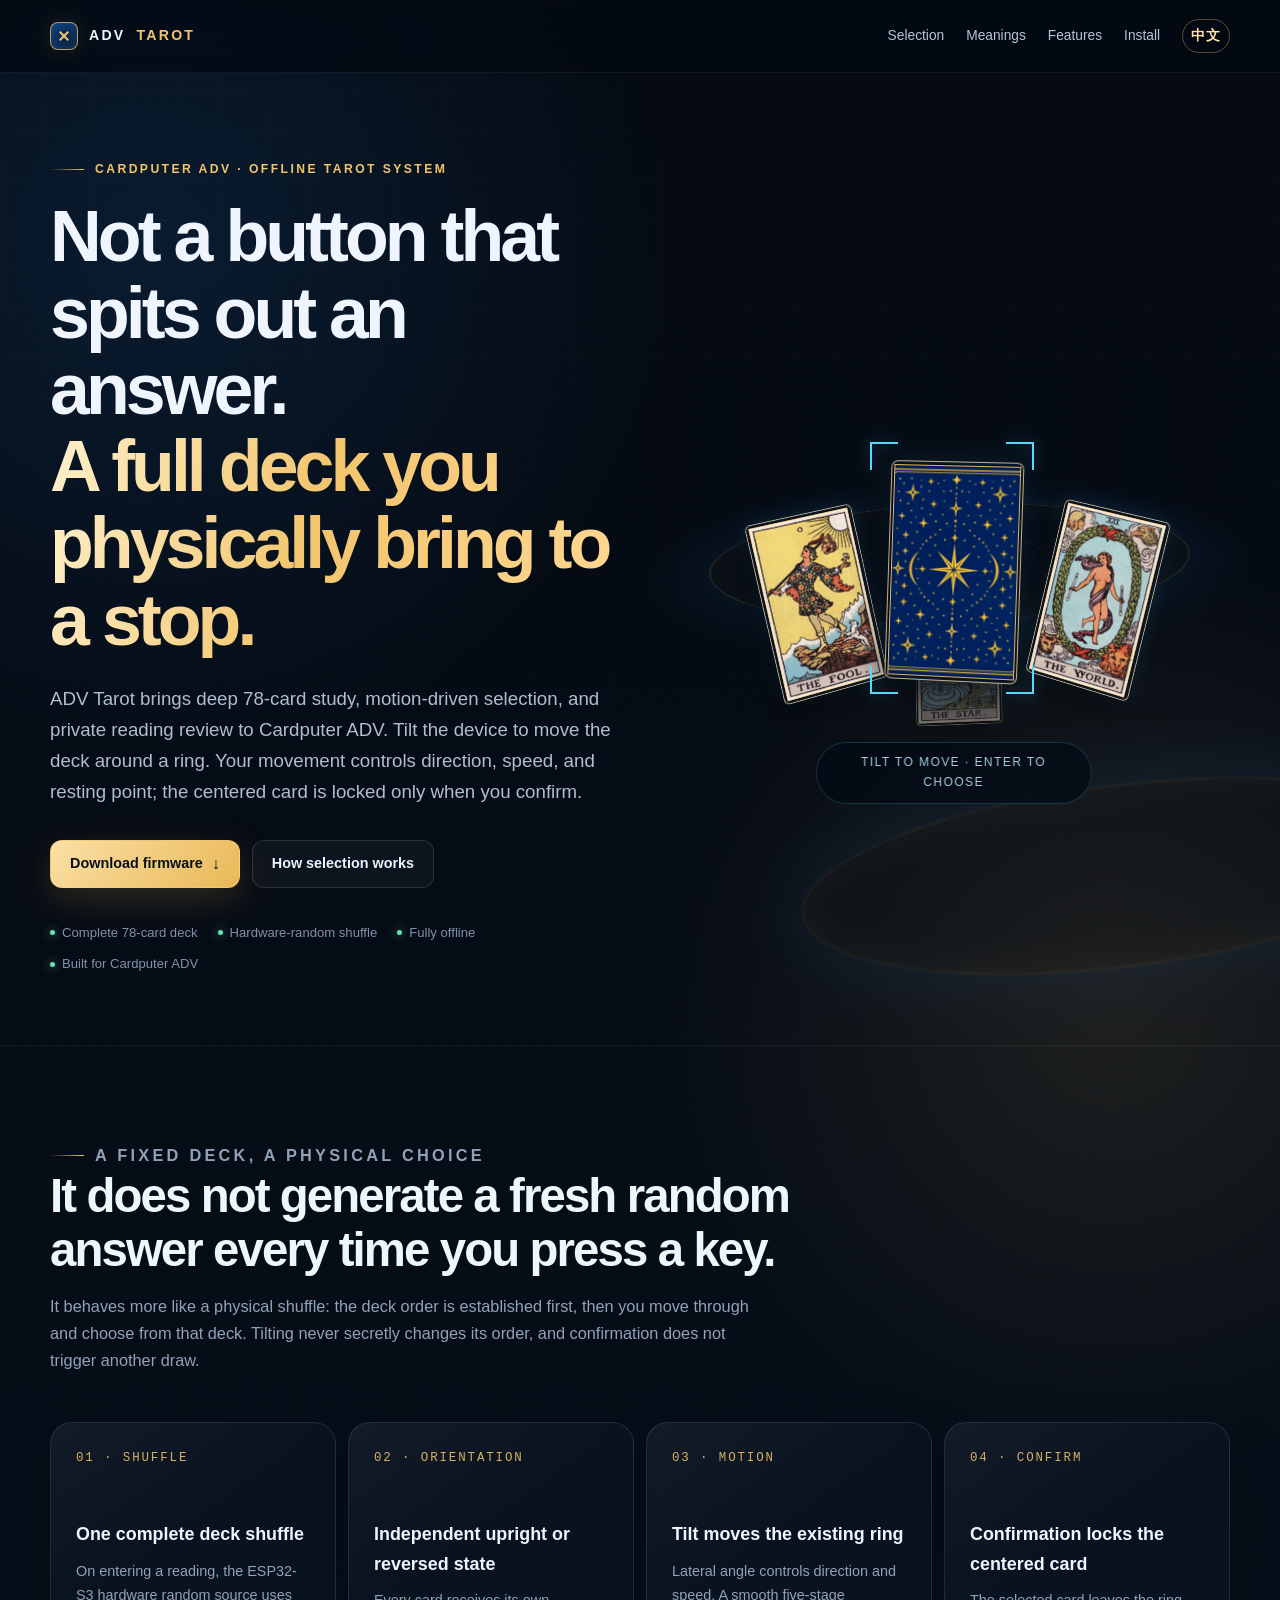
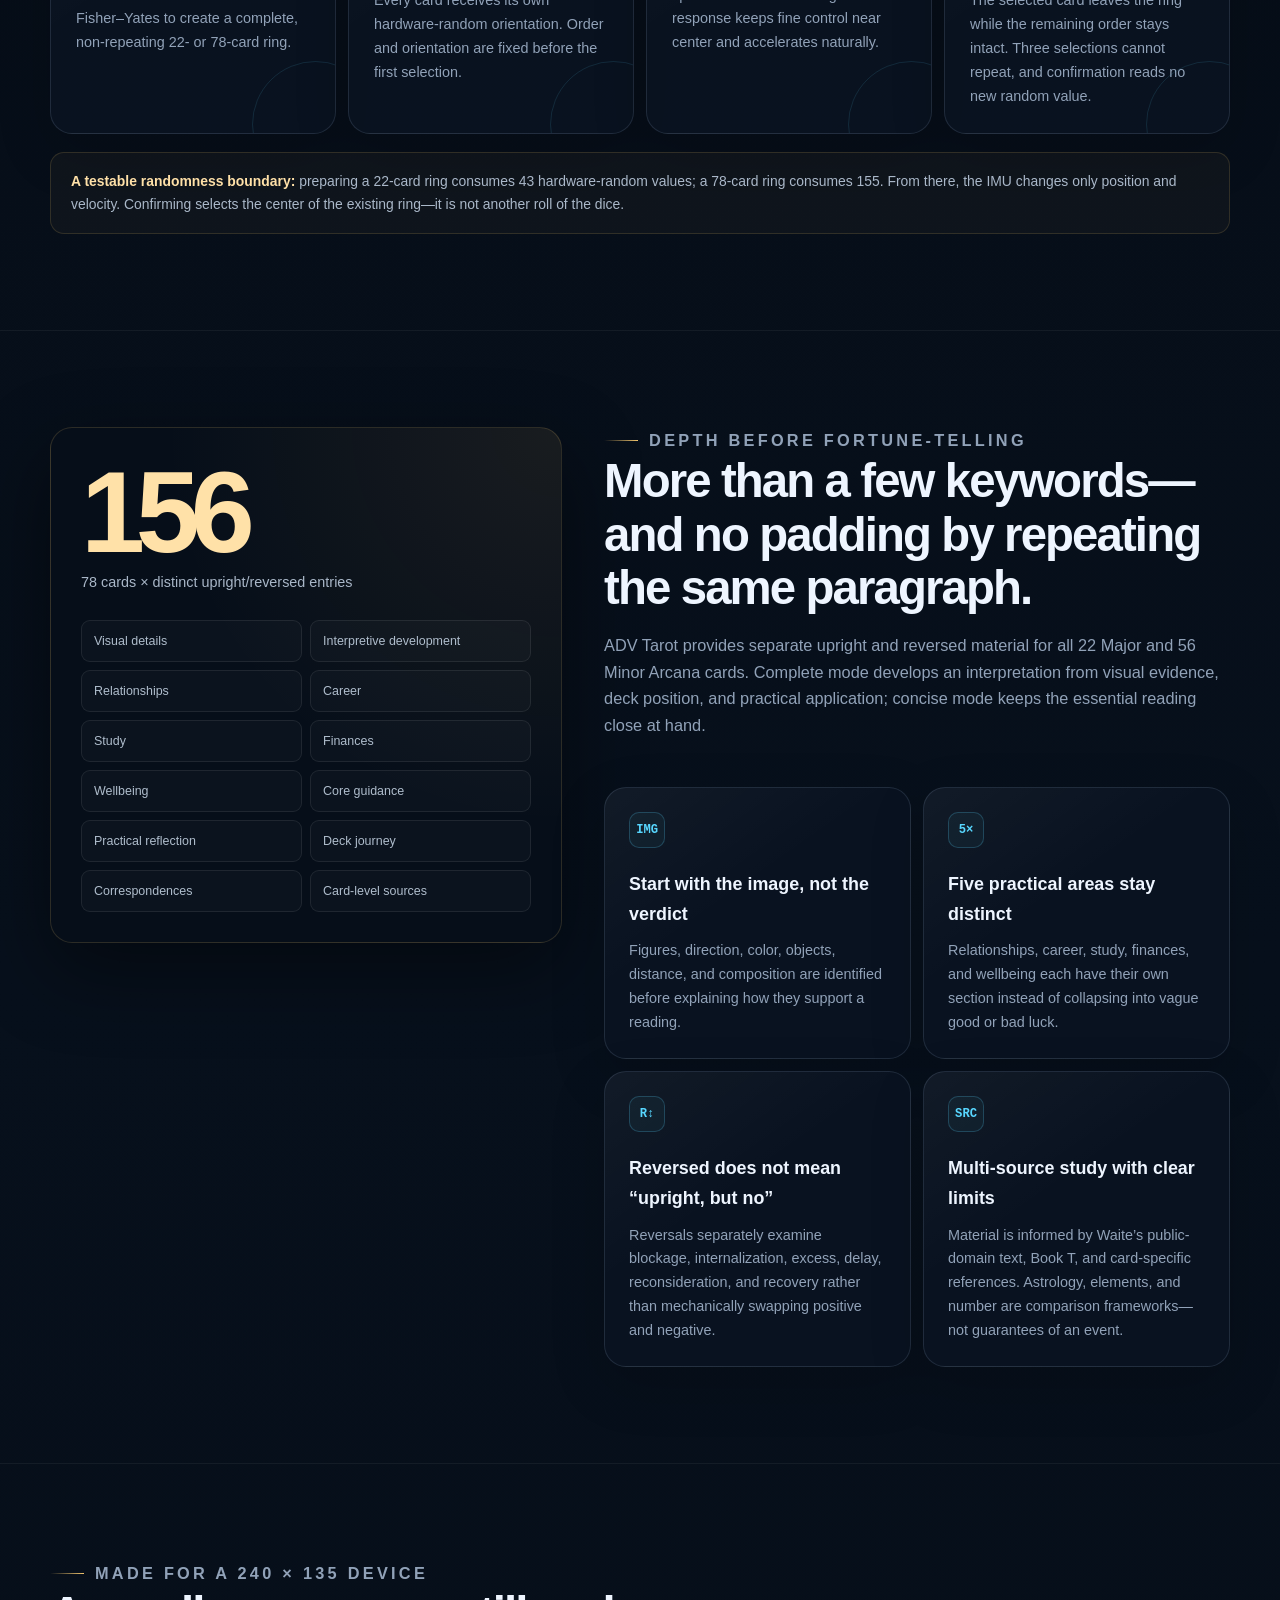
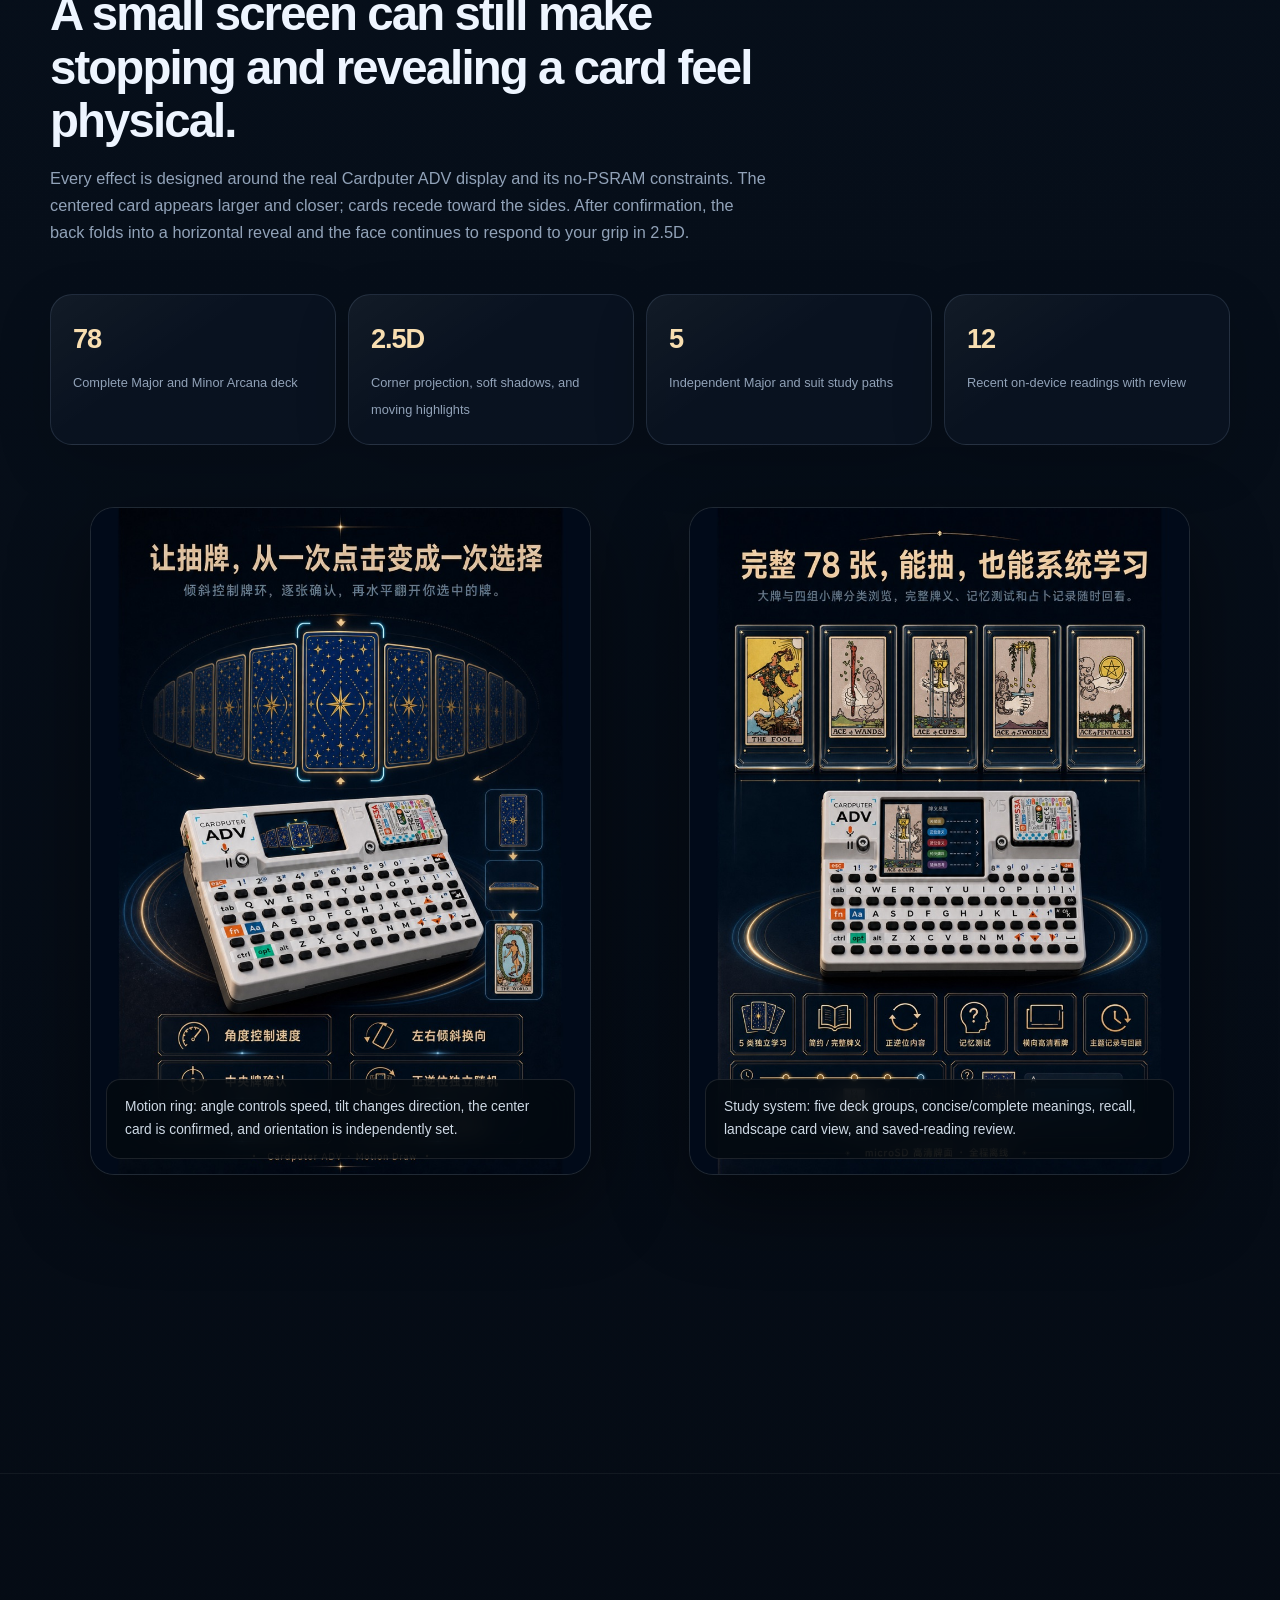
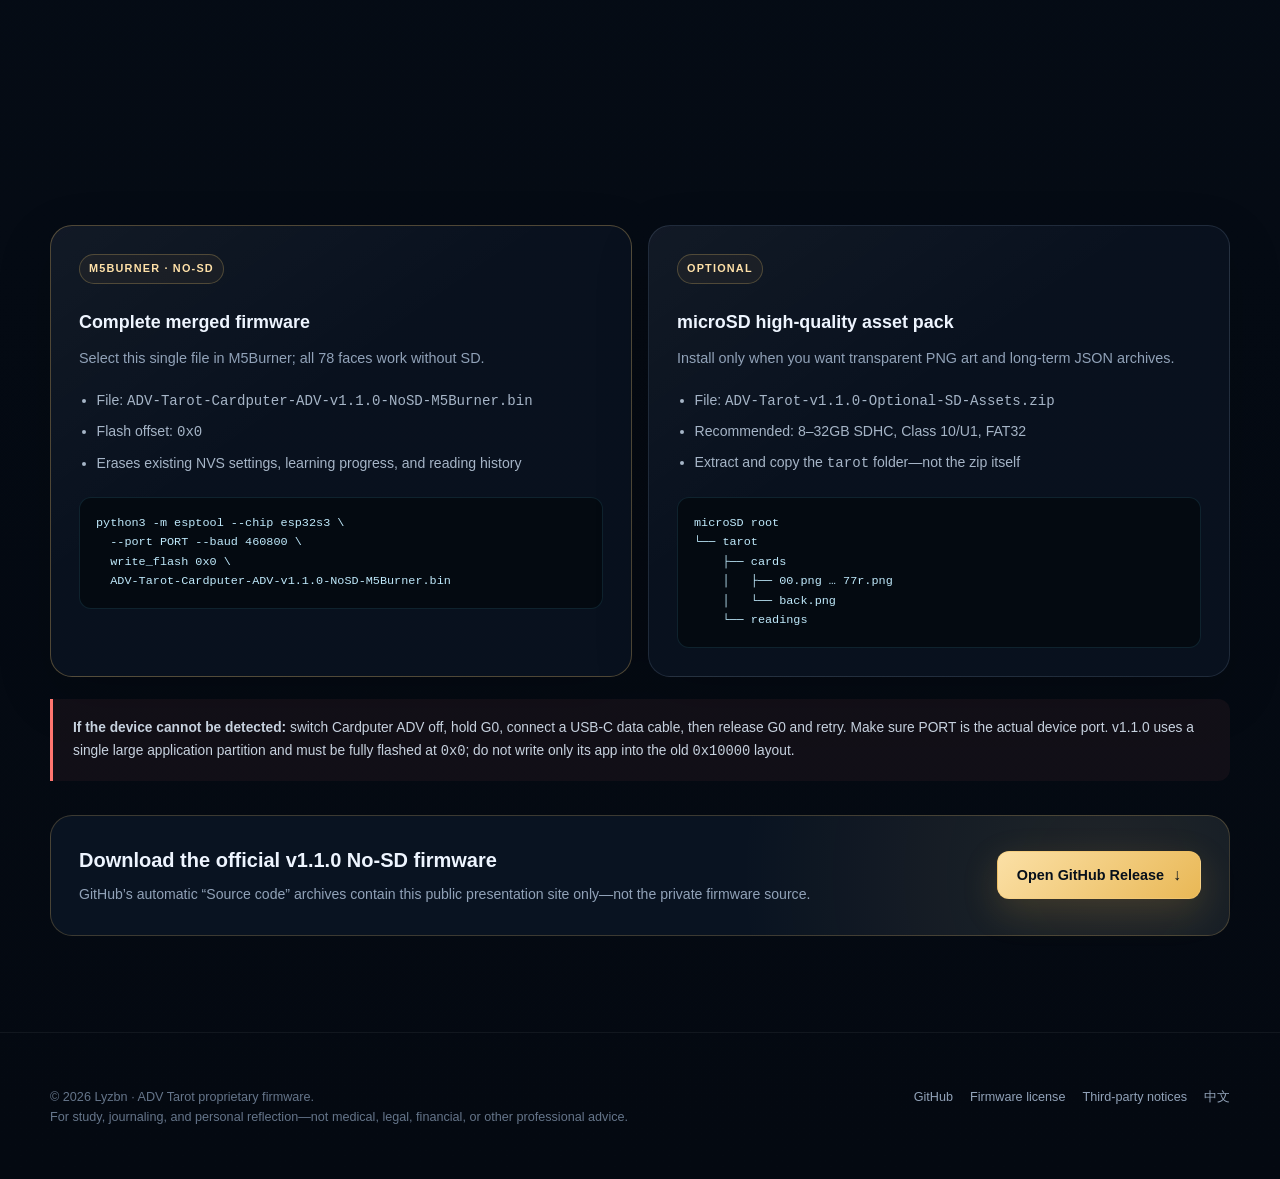
==== commit f44e0cbf: "Publish ADV Tarot firmware presentation" ====
--- a/docs/en/index.html
+++ b/docs/en/index.html
@@ -281,18 +281,17 @@
             <div class="sd-column">
               <h3>Functional without microSD</h3>
               <p>
-                Meanings, study, recall, motion selection, spreads, and the latest
-                12 readings remain available. The star card back and all 22 Major
-                Arcana faces are embedded; missing Minor Arcana art uses safe placeholders.
+                v1.1.0 embeds all 78 upright JPEG faces and the blue/gold card back;
+                reversed cards rotate at render time. Meanings, study, recall,
+                motion selection, spreads, and the latest 12 readings remain available.
               </p>
             </div>
             <div class="sd-column">
-              <h3>microSD adds the complete visual library</h3>
-              <p>
-                With the full asset set, all 78 upright/reversed transparent PNG
-                faces are used and completed readings are archived as JSON. This
-                first public Release contains firmware only and does not include
-                the SD artwork pack.
+              <h3>microSD is an optional enhancement</h3>
+              <p>
+                The optional pack enables all 78 upright/reversed transparent PNG
+                faces and long-term JSON archives. Recommended: 8–32GB SDHC,
+                Class 10/U1, FAT32, one MBR partition.
               </p>
             </div>
           </div>
@@ -302,44 +301,46 @@
       <section class="section" id="install">
         <div class="shell">
           <div class="section-heading reveal">
-            <p class="eyebrow">Firmware v1.0.0</p>
-            <h2>Choose a first installation or a data-preserving update.</h2>
+            <p class="eyebrow">Firmware v1.1.0 · No-SD</p>
+            <h2>One merged file installs the complete deck through M5Burner.</h2>
             <p>
-              Both files target M5Stack Cardputer ADV only. Verify the download
-              against <code>SHA256SUMS.txt</code>, then use the path that matches
-              the device’s current state.
+              This firmware targets M5Stack Cardputer ADV only. Verify it against
+              <code>SHA256SUMS.txt</code>; the merged image includes the bootloader,
+              partition table, application, and all 78 card faces.
             </p>
           </div>
 
           <div class="install-grid">
             <article class="install-card recommended reveal">
-              <div class="tag">First install</div>
-              <h3>Factory installation</h3>
-              <p>Includes bootloader, partition table, and application for a clean install.</p>
+              <div class="tag">M5Burner · No-SD</div>
+              <h3>Complete merged firmware</h3>
+              <p>Select this single file in M5Burner; all 78 faces work without SD.</p>
               <ul>
-                <li>File: <code>ADV-Tarot-Cardputer-ADV-v1.0.0-factory.bin</code></li>
+                <li>File: <code>ADV-Tarot-Cardputer-ADV-v1.1.0-NoSD-M5Burner.bin</code></li>
                 <li>Flash offset: <code>0x0</code></li>
                 <li>Erases existing NVS settings, learning progress, and reading history</li>
               </ul>
               <div class="code-block">python3 -m esptool --chip esp32s3 \
   --port PORT --baud 460800 \
   write_flash 0x0 \
-  ADV-Tarot-Cardputer-ADV-v1.0.0-factory.bin</div>
+  ADV-Tarot-Cardputer-ADV-v1.1.0-NoSD-M5Burner.bin</div>
             </article>
 
             <article class="install-card reveal">
-              <div class="tag">Existing ADV Tarot</div>
-              <h3>Data-preserving update</h3>
-              <p>Writes only the application partition on a device already running ADV Tarot.</p>
+              <div class="tag">Optional</div>
+              <h3>microSD high-quality asset pack</h3>
+              <p>Install only when you want transparent PNG art and long-term JSON archives.</p>
               <ul>
-                <li>File: <code>ADV-Tarot-Cardputer-ADV-v1.0.0-update.bin</code></li>
-                <li>Flash offset: <code>0x10000</code></li>
-                <li>Normally preserves NVS settings, learning progress, and recent readings</li>
+                <li>File: <code>ADV-Tarot-v1.1.0-Optional-SD-Assets.zip</code></li>
+                <li>Recommended: 8–32GB SDHC, Class 10/U1, FAT32</li>
+                <li>Extract and copy the <code>tarot</code> folder—not the zip itself</li>
               </ul>
-              <div class="code-block">python3 -m esptool --chip esp32s3 \
-  --port PORT --baud 460800 \
-  write_flash 0x10000 \
-  ADV-Tarot-Cardputer-ADV-v1.0.0-update.bin</div>
+              <div class="code-block">microSD root
+└── tarot
+    ├── cards
+    │   ├── 00.png … 77r.png
+    │   └── back.png
+    └── readings</div>
             </article>
           </div>
 
@@ -347,13 +348,14 @@
             <strong>If the device cannot be detected:</strong>
             switch Cardputer ADV off, hold G0, connect a USB-C data cable, then
             release G0 and retry. Make sure PORT is the actual device port.
-            Never flash the Factory file at <code>0x10000</code>, and never flash
-            the Update file at <code>0x0</code>.
+            v1.1.0 uses a single large application partition and must be fully
+            flashed at <code>0x0</code>; do not write only its app into the old
+            <code>0x10000</code> layout.
           </div>
 
           <div class="download-panel reveal">
             <div>
-              <h3>Download the official v1.0.0 firmware</h3>
+              <h3>Download the official v1.1.0 No-SD firmware</h3>
               <p>
                 GitHub’s automatic “Source code” archives contain this public
                 presentation site only—not the private firmware source.
@@ -385,4 +387,3 @@
     </footer>
   </body>
 </html>
-
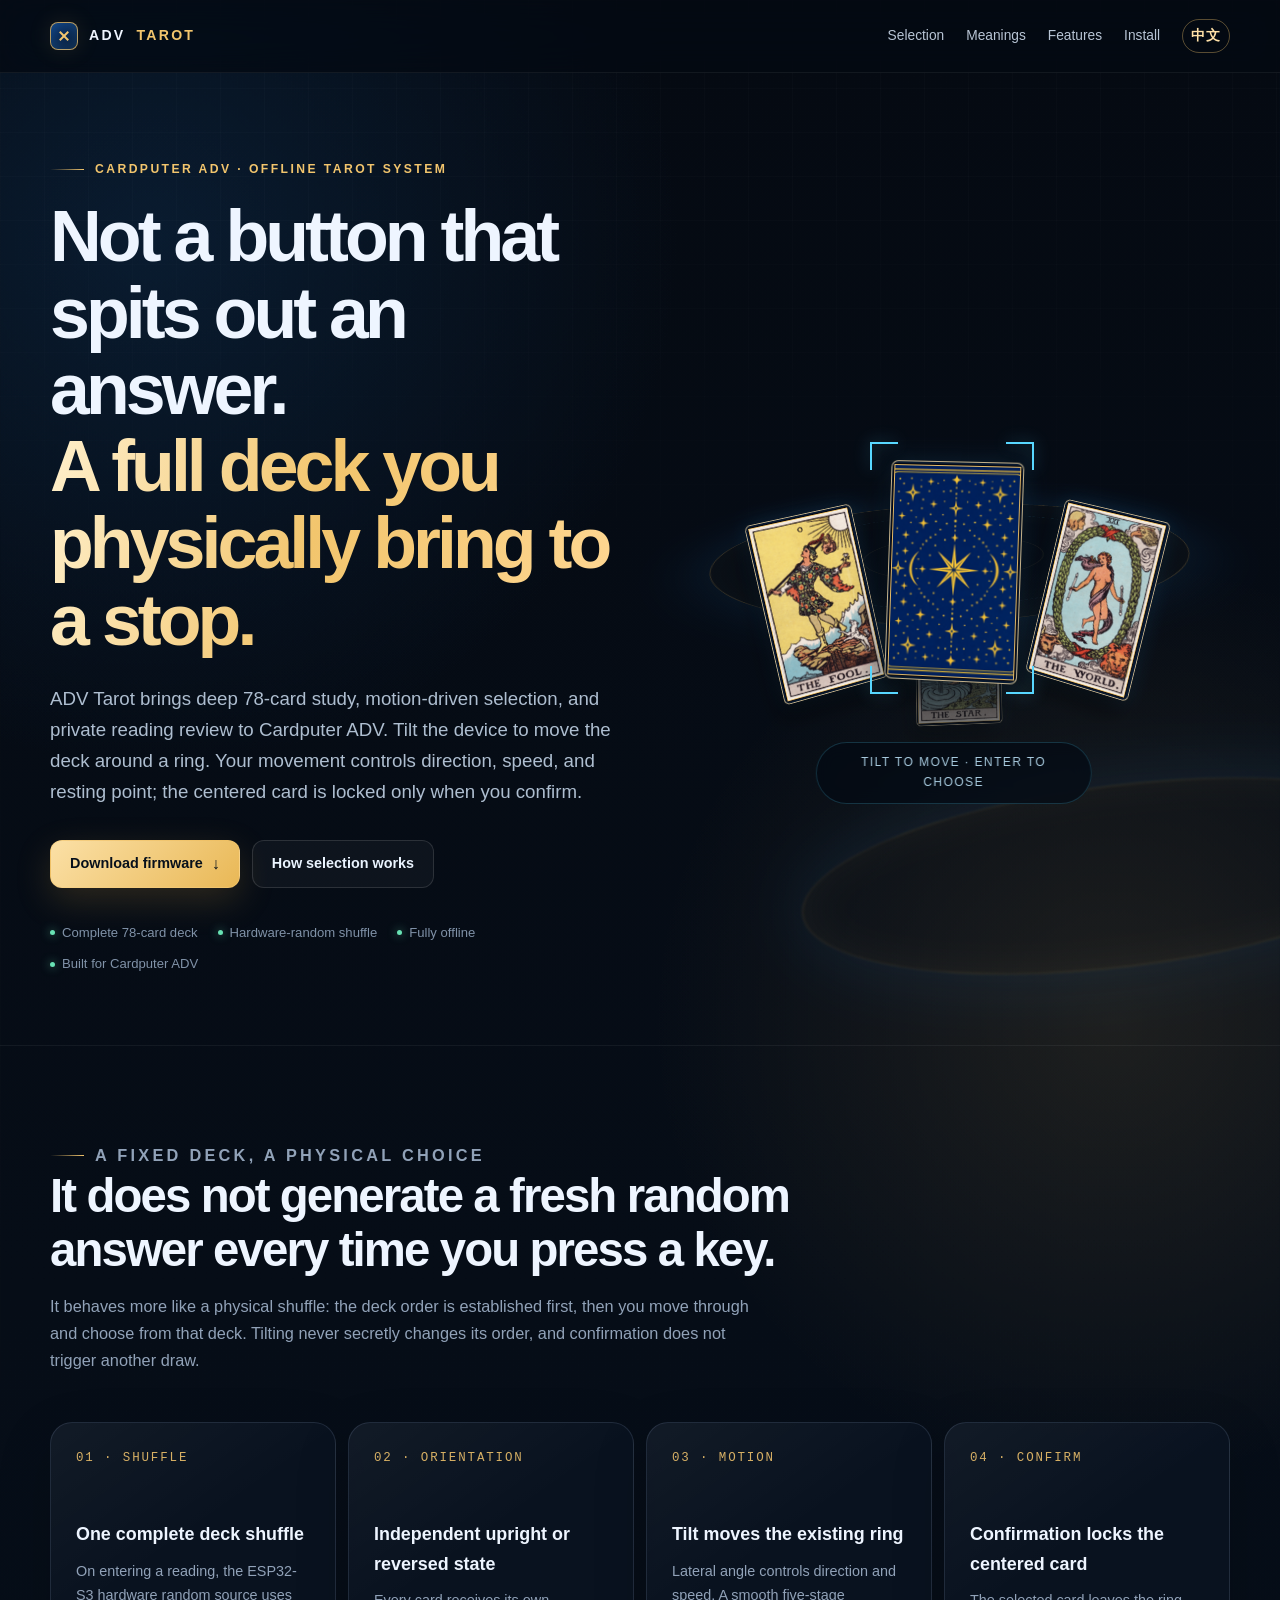
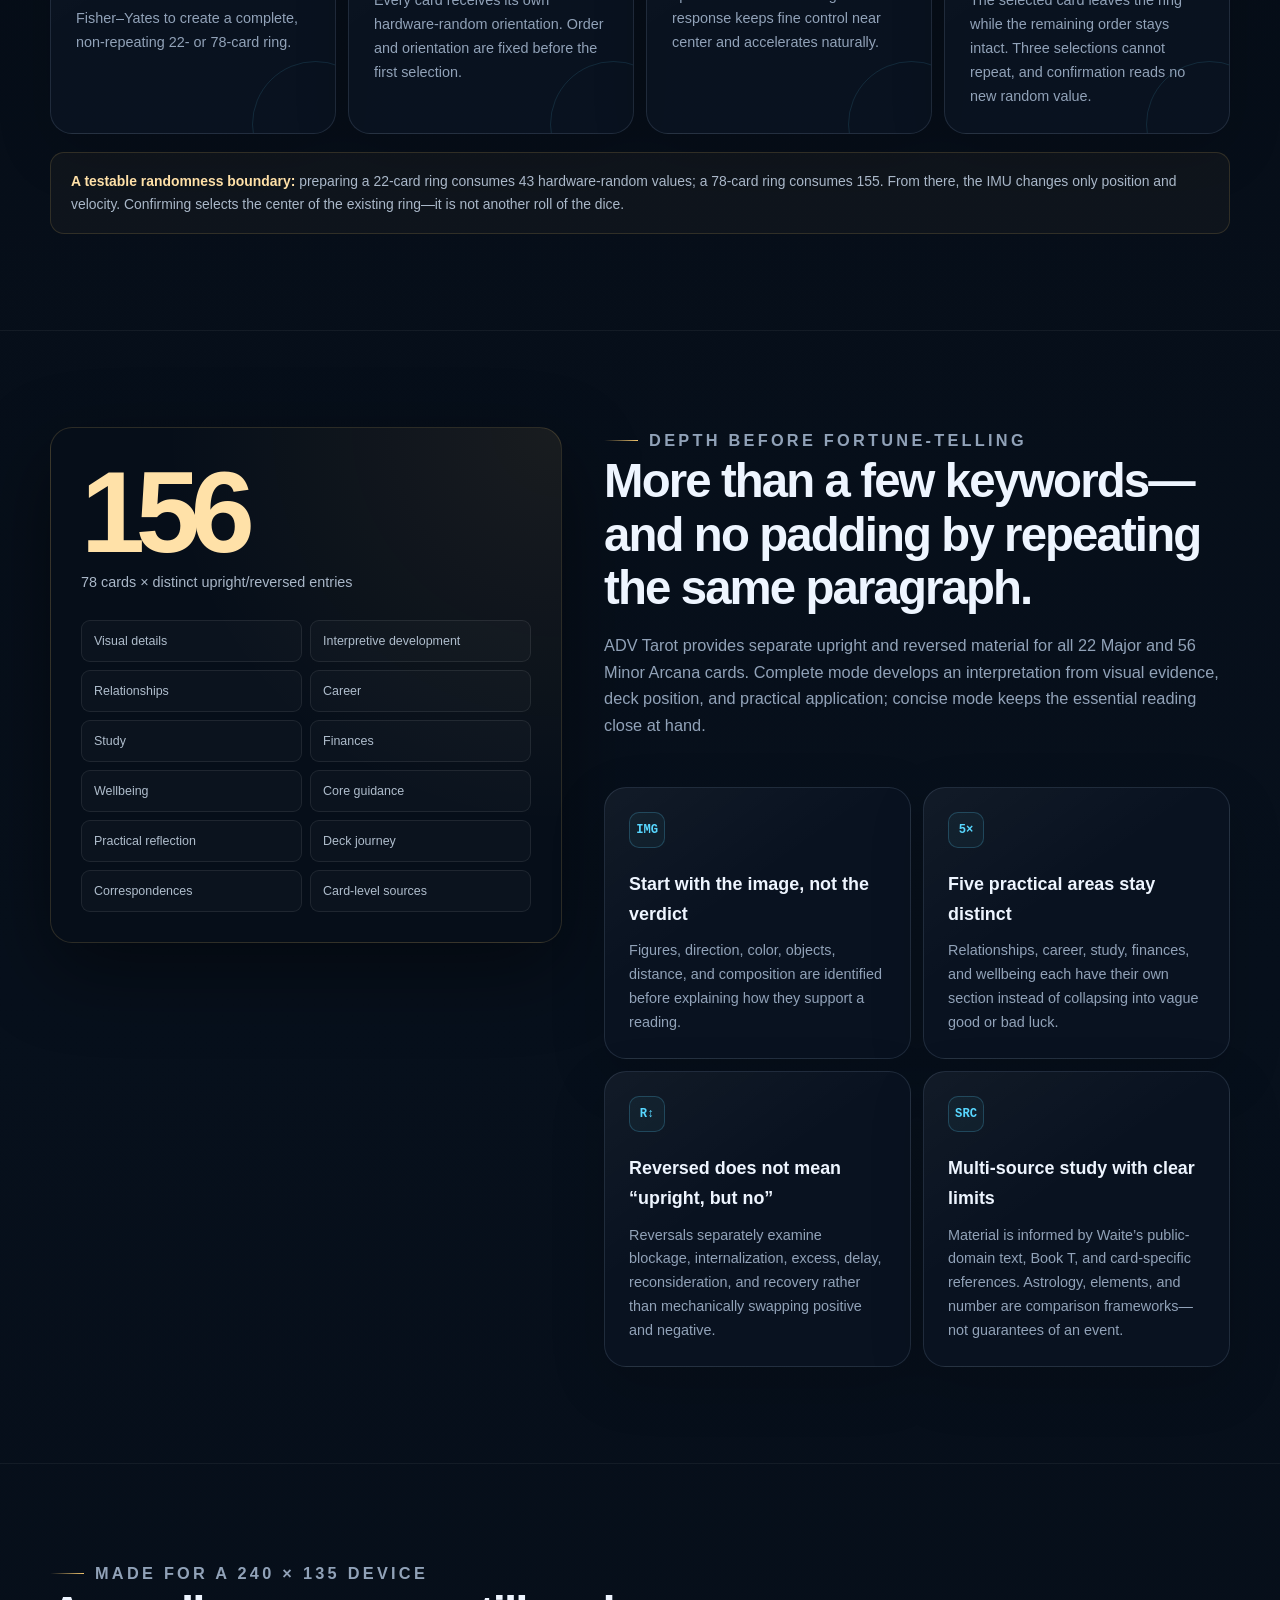
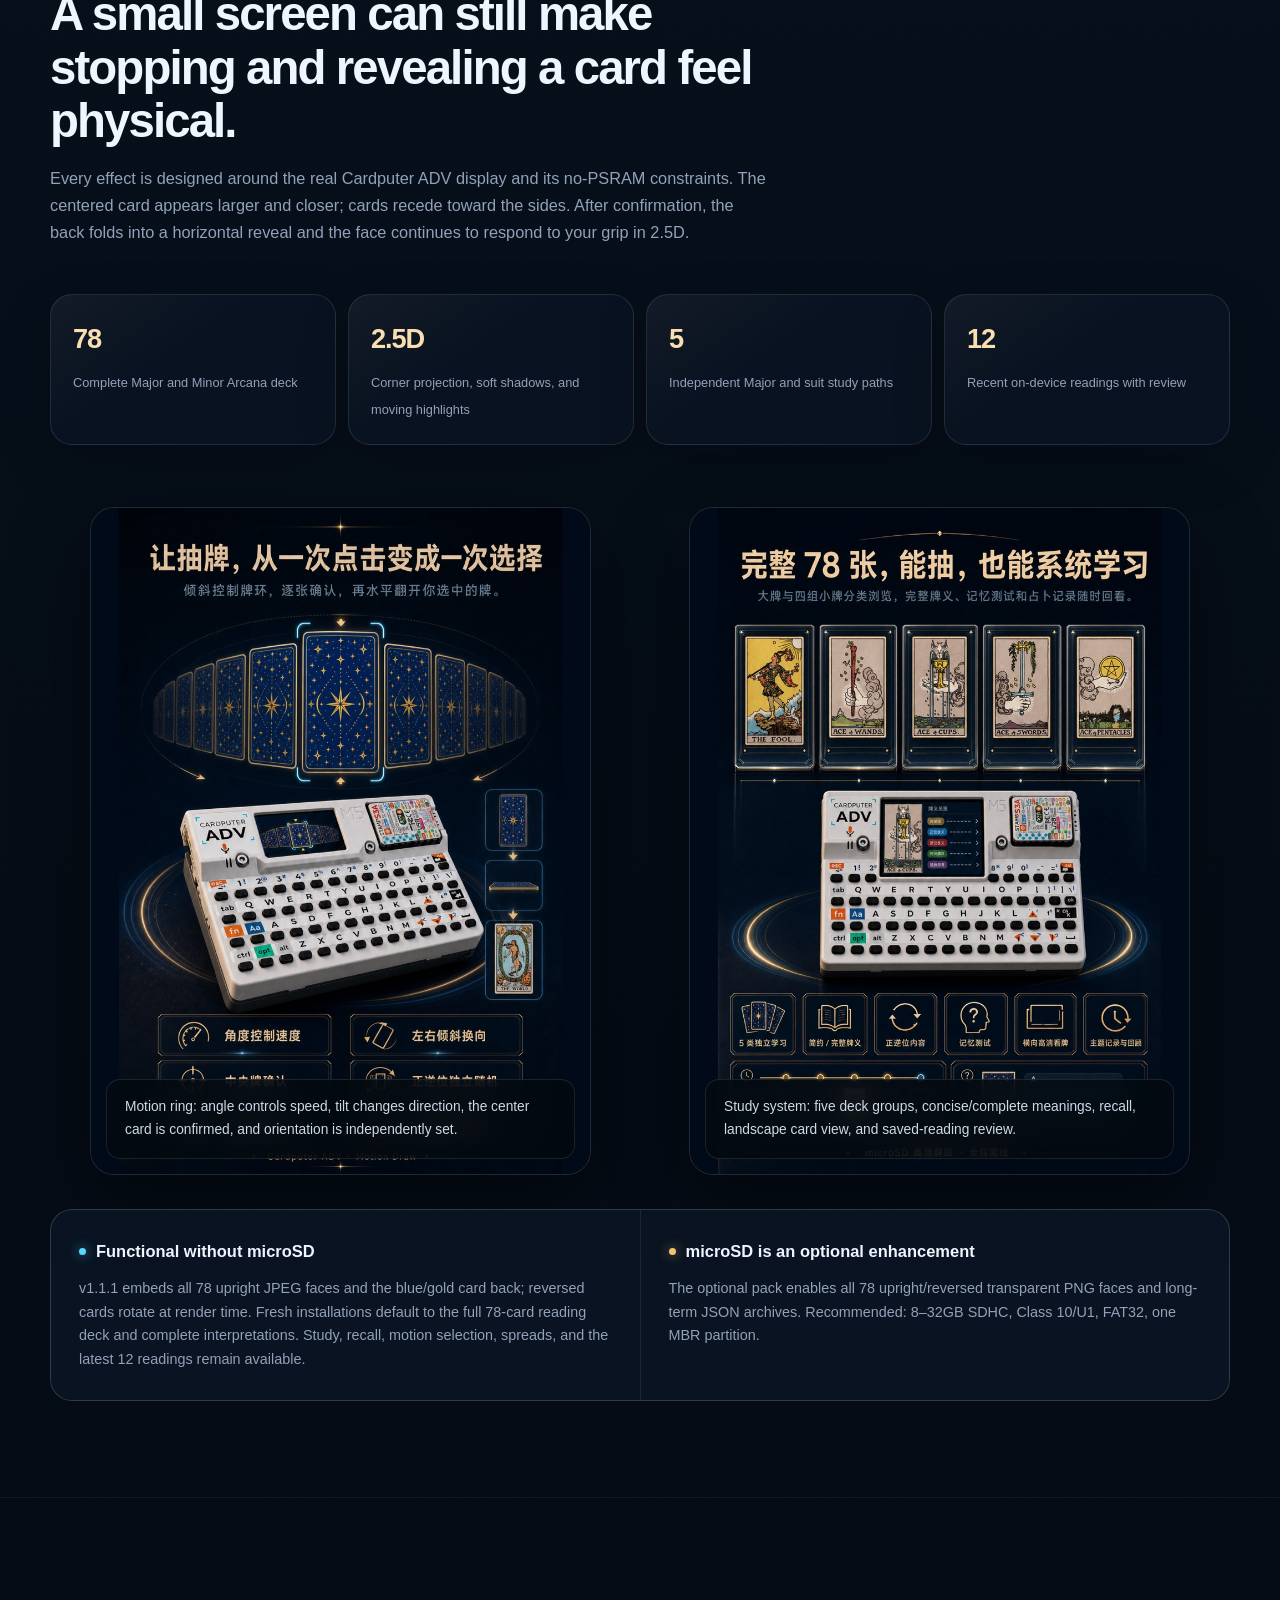
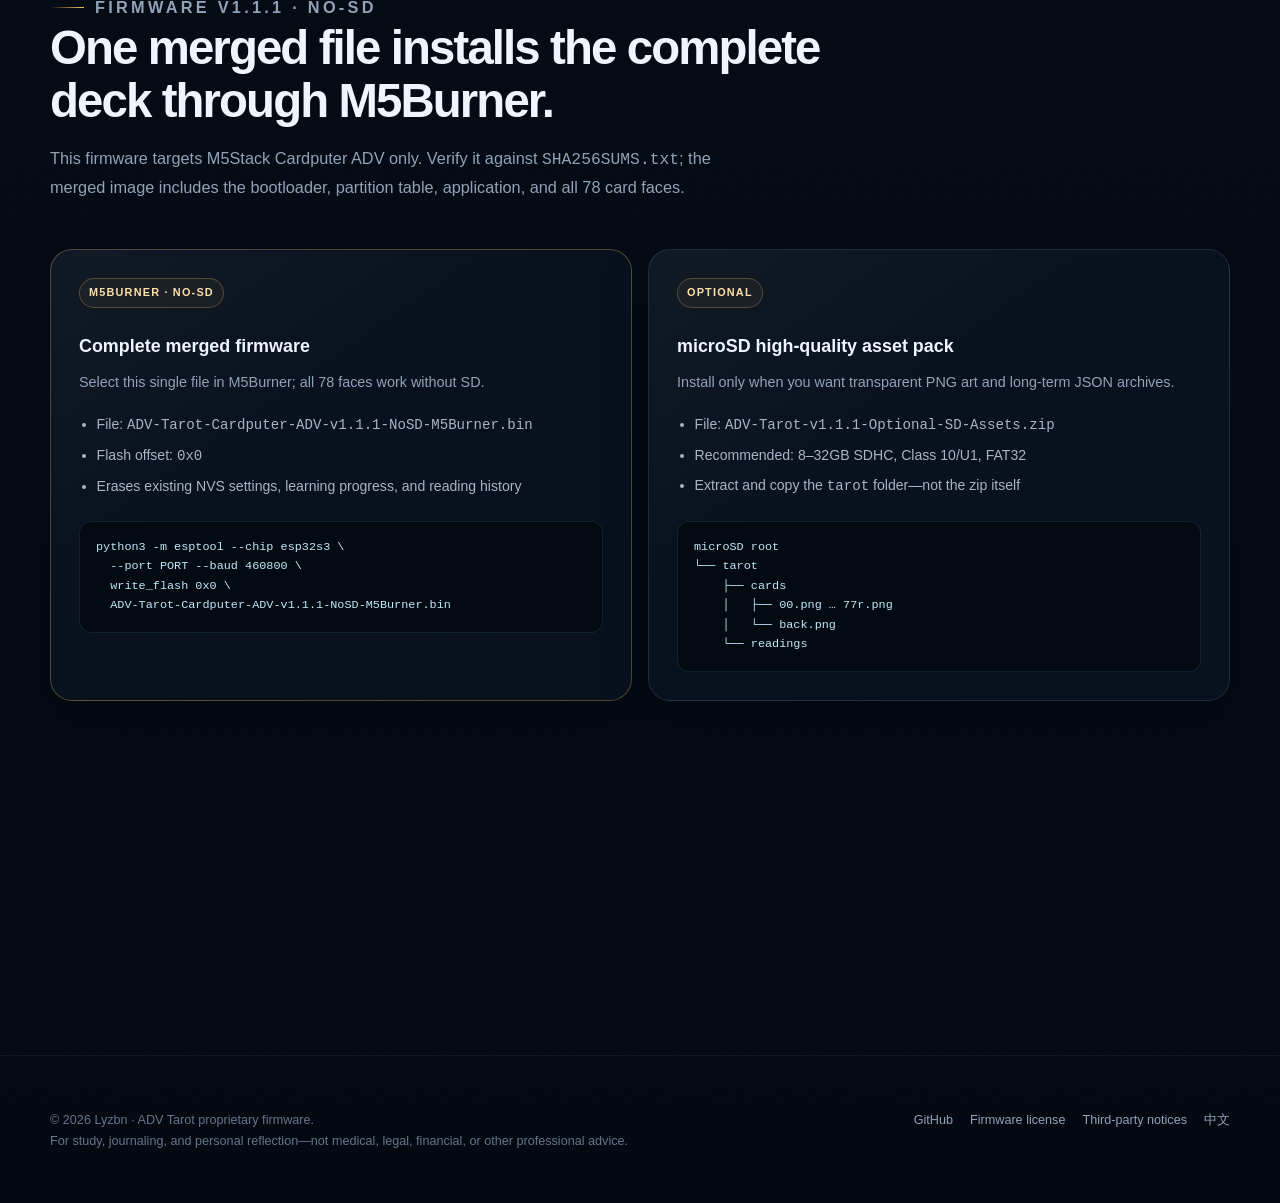
==== commit ee476651: "Publish ADV Tarot firmware presentation" ====
--- a/docs/en/index.html
+++ b/docs/en/index.html
@@ -281,9 +281,10 @@
             <div class="sd-column">
               <h3>Functional without microSD</h3>
               <p>
-                v1.1.0 embeds all 78 upright JPEG faces and the blue/gold card back;
-                reversed cards rotate at render time. Meanings, study, recall,
-                motion selection, spreads, and the latest 12 readings remain available.
+                v1.1.1 embeds all 78 upright JPEG faces and the blue/gold card back;
+                reversed cards rotate at render time. Fresh installations default
+                to the full 78-card reading deck and complete interpretations.
+                Study, recall, motion selection, spreads, and the latest 12 readings remain available.
               </p>
             </div>
             <div class="sd-column">
@@ -301,7 +302,7 @@
       <section class="section" id="install">
         <div class="shell">
           <div class="section-heading reveal">
-            <p class="eyebrow">Firmware v1.1.0 · No-SD</p>
+            <p class="eyebrow">Firmware v1.1.1 · No-SD</p>
             <h2>One merged file installs the complete deck through M5Burner.</h2>
             <p>
               This firmware targets M5Stack Cardputer ADV only. Verify it against
@@ -316,14 +317,14 @@
               <h3>Complete merged firmware</h3>
               <p>Select this single file in M5Burner; all 78 faces work without SD.</p>
               <ul>
-                <li>File: <code>ADV-Tarot-Cardputer-ADV-v1.1.0-NoSD-M5Burner.bin</code></li>
+                <li>File: <code>ADV-Tarot-Cardputer-ADV-v1.1.1-NoSD-M5Burner.bin</code></li>
                 <li>Flash offset: <code>0x0</code></li>
                 <li>Erases existing NVS settings, learning progress, and reading history</li>
               </ul>
               <div class="code-block">python3 -m esptool --chip esp32s3 \
   --port PORT --baud 460800 \
   write_flash 0x0 \
-  ADV-Tarot-Cardputer-ADV-v1.1.0-NoSD-M5Burner.bin</div>
+  ADV-Tarot-Cardputer-ADV-v1.1.1-NoSD-M5Burner.bin</div>
             </article>
 
             <article class="install-card reveal">
@@ -331,7 +332,7 @@
               <h3>microSD high-quality asset pack</h3>
               <p>Install only when you want transparent PNG art and long-term JSON archives.</p>
               <ul>
-                <li>File: <code>ADV-Tarot-v1.1.0-Optional-SD-Assets.zip</code></li>
+                <li>File: <code>ADV-Tarot-v1.1.1-Optional-SD-Assets.zip</code></li>
                 <li>Recommended: 8–32GB SDHC, Class 10/U1, FAT32</li>
                 <li>Extract and copy the <code>tarot</code> folder—not the zip itself</li>
               </ul>
@@ -348,14 +349,14 @@
             <strong>If the device cannot be detected:</strong>
             switch Cardputer ADV off, hold G0, connect a USB-C data cable, then
             release G0 and retry. Make sure PORT is the actual device port.
-            v1.1.0 uses a single large application partition and must be fully
+            v1.1.1 uses a single large application partition and must be fully
             flashed at <code>0x0</code>; do not write only its app into the old
             <code>0x10000</code> layout.
           </div>
 
           <div class="download-panel reveal">
             <div>
-              <h3>Download the official v1.1.0 No-SD firmware</h3>
+              <h3>Download the official v1.1.1 No-SD firmware</h3>
               <p>
                 GitHub’s automatic “Source code” archives contain this public
                 presentation site only—not the private firmware source.
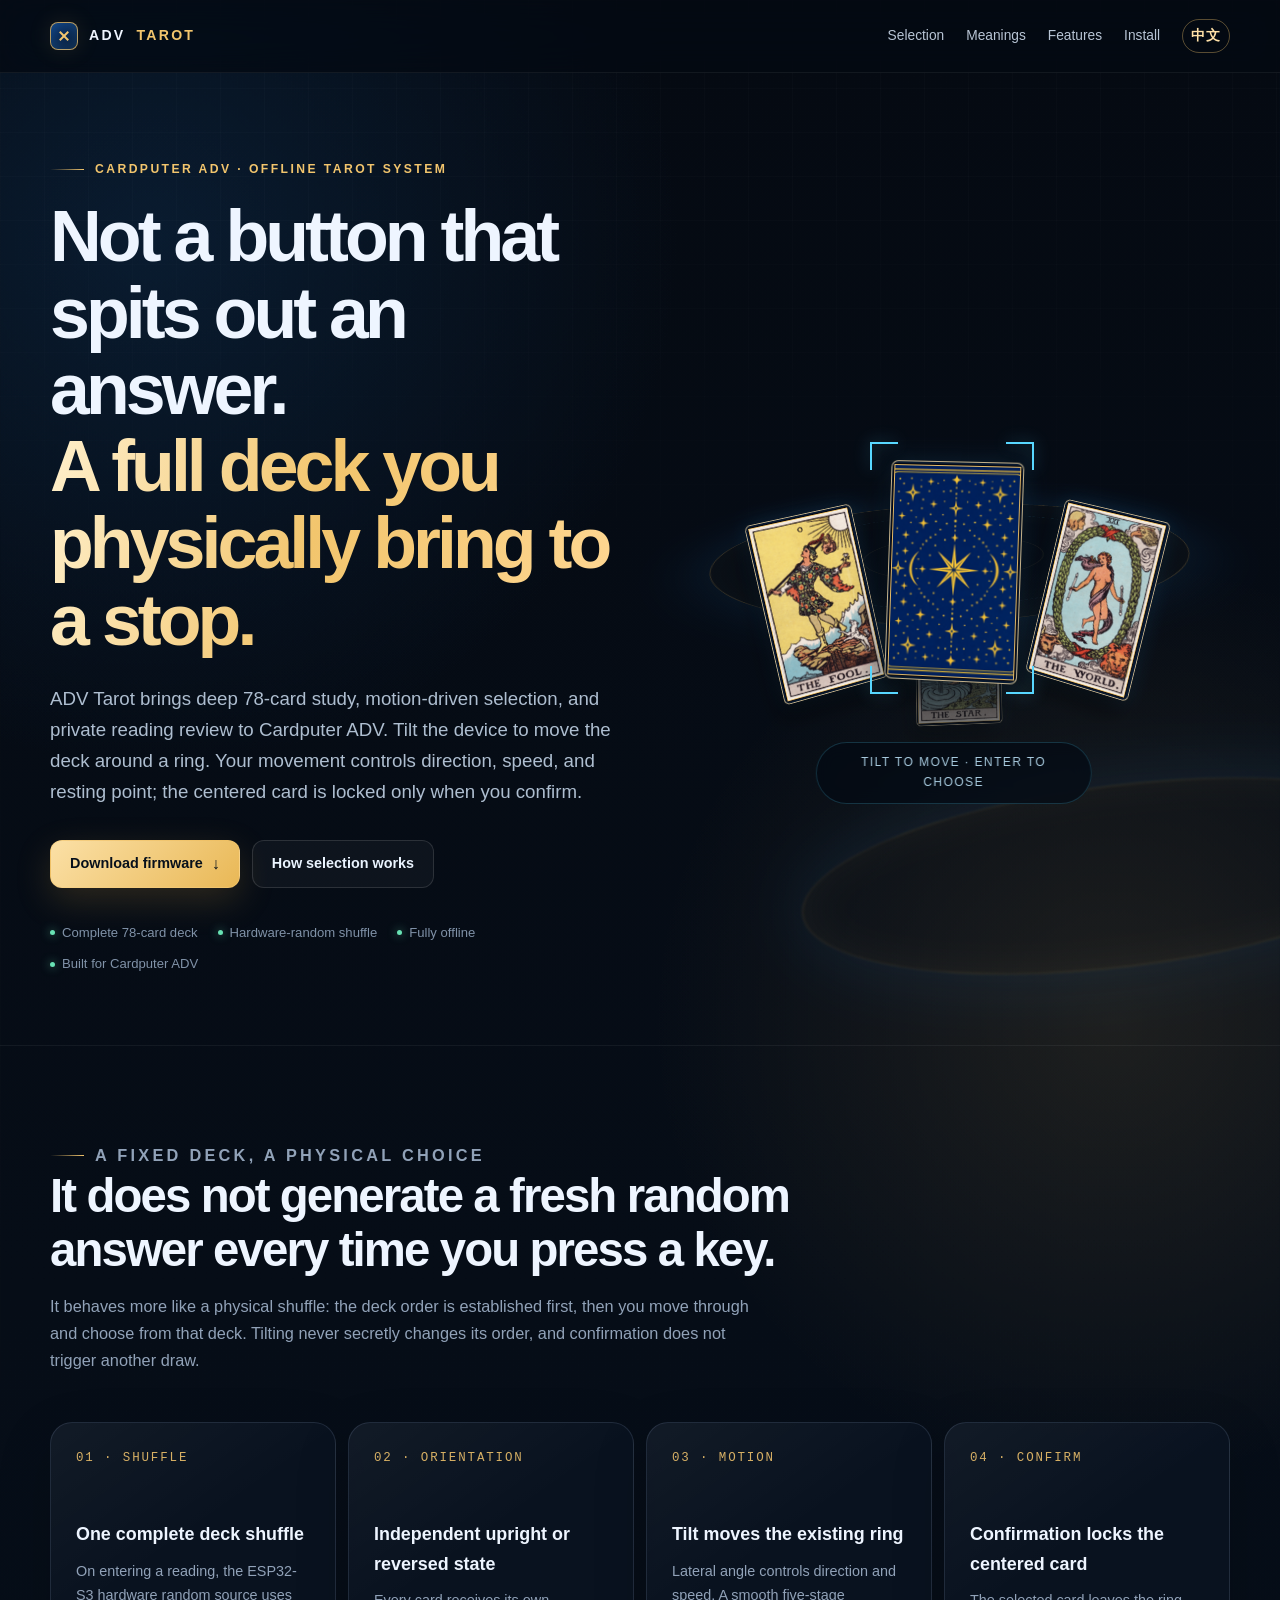
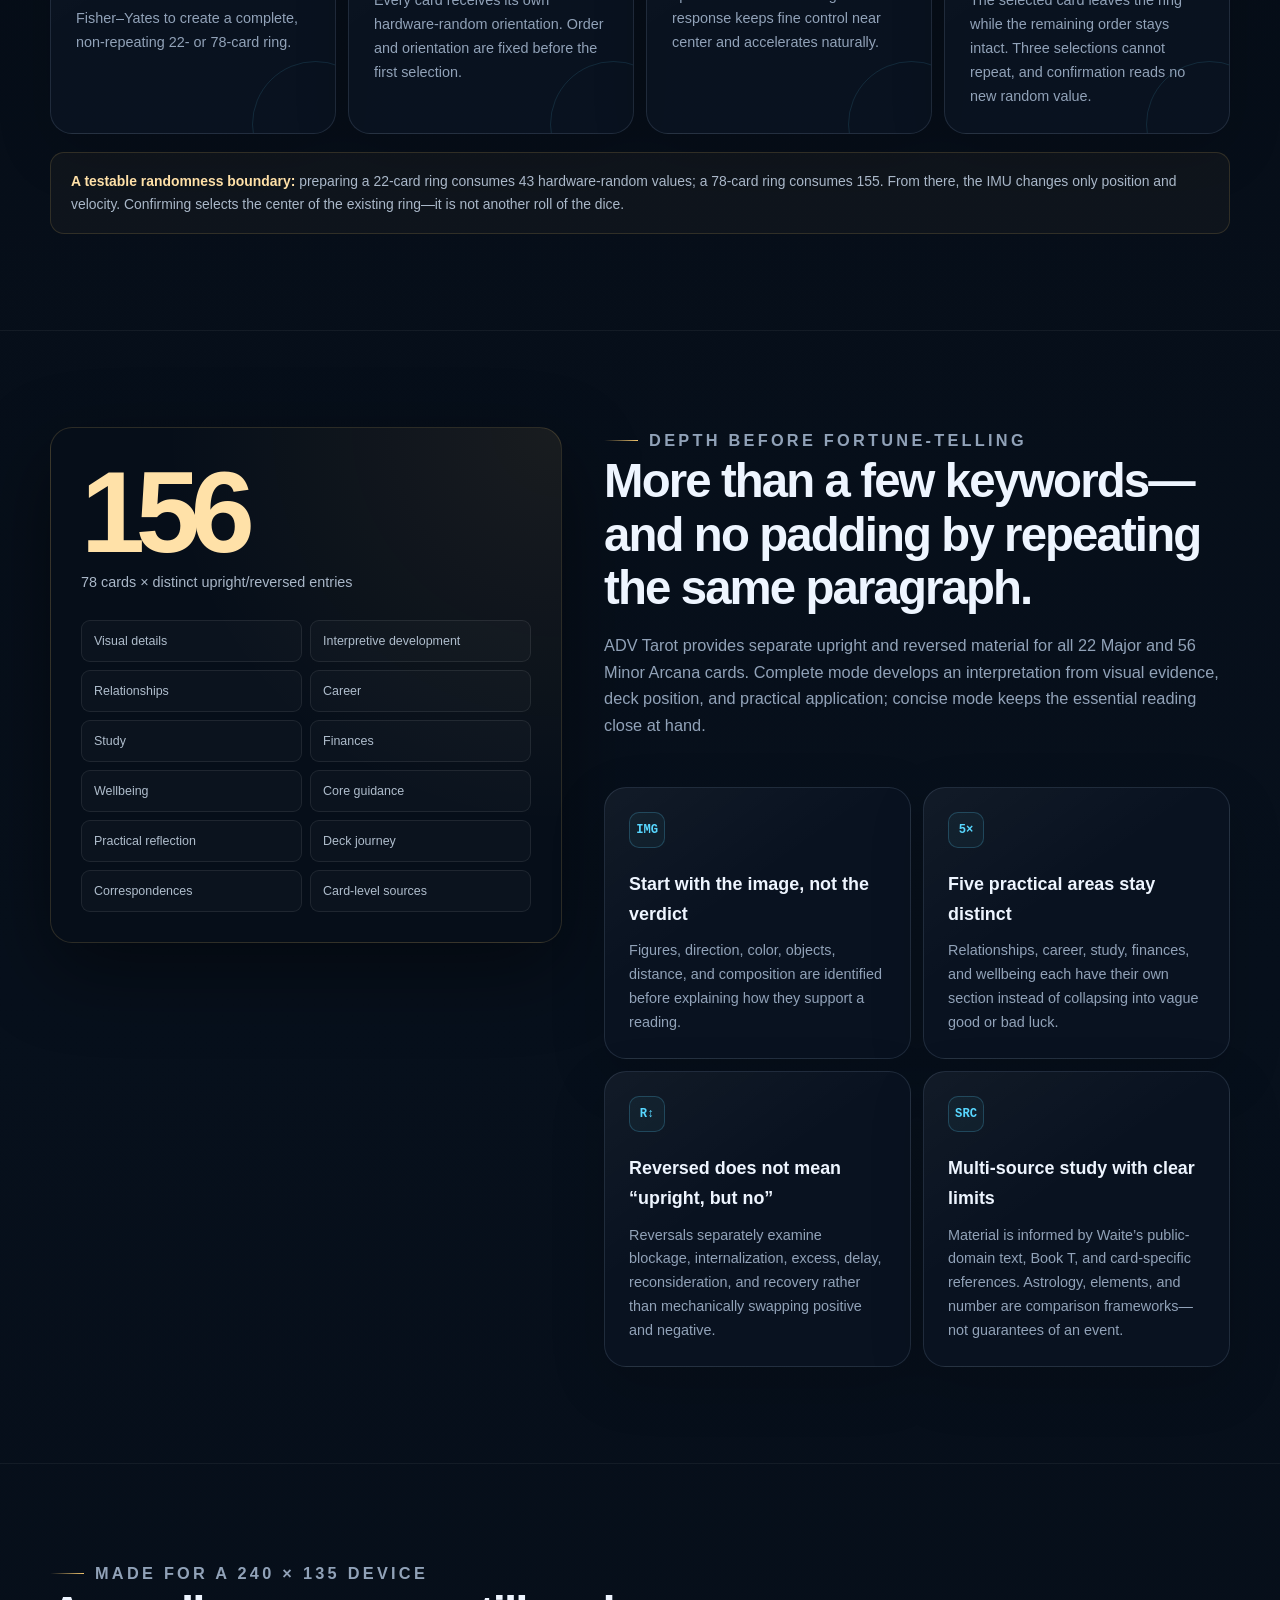
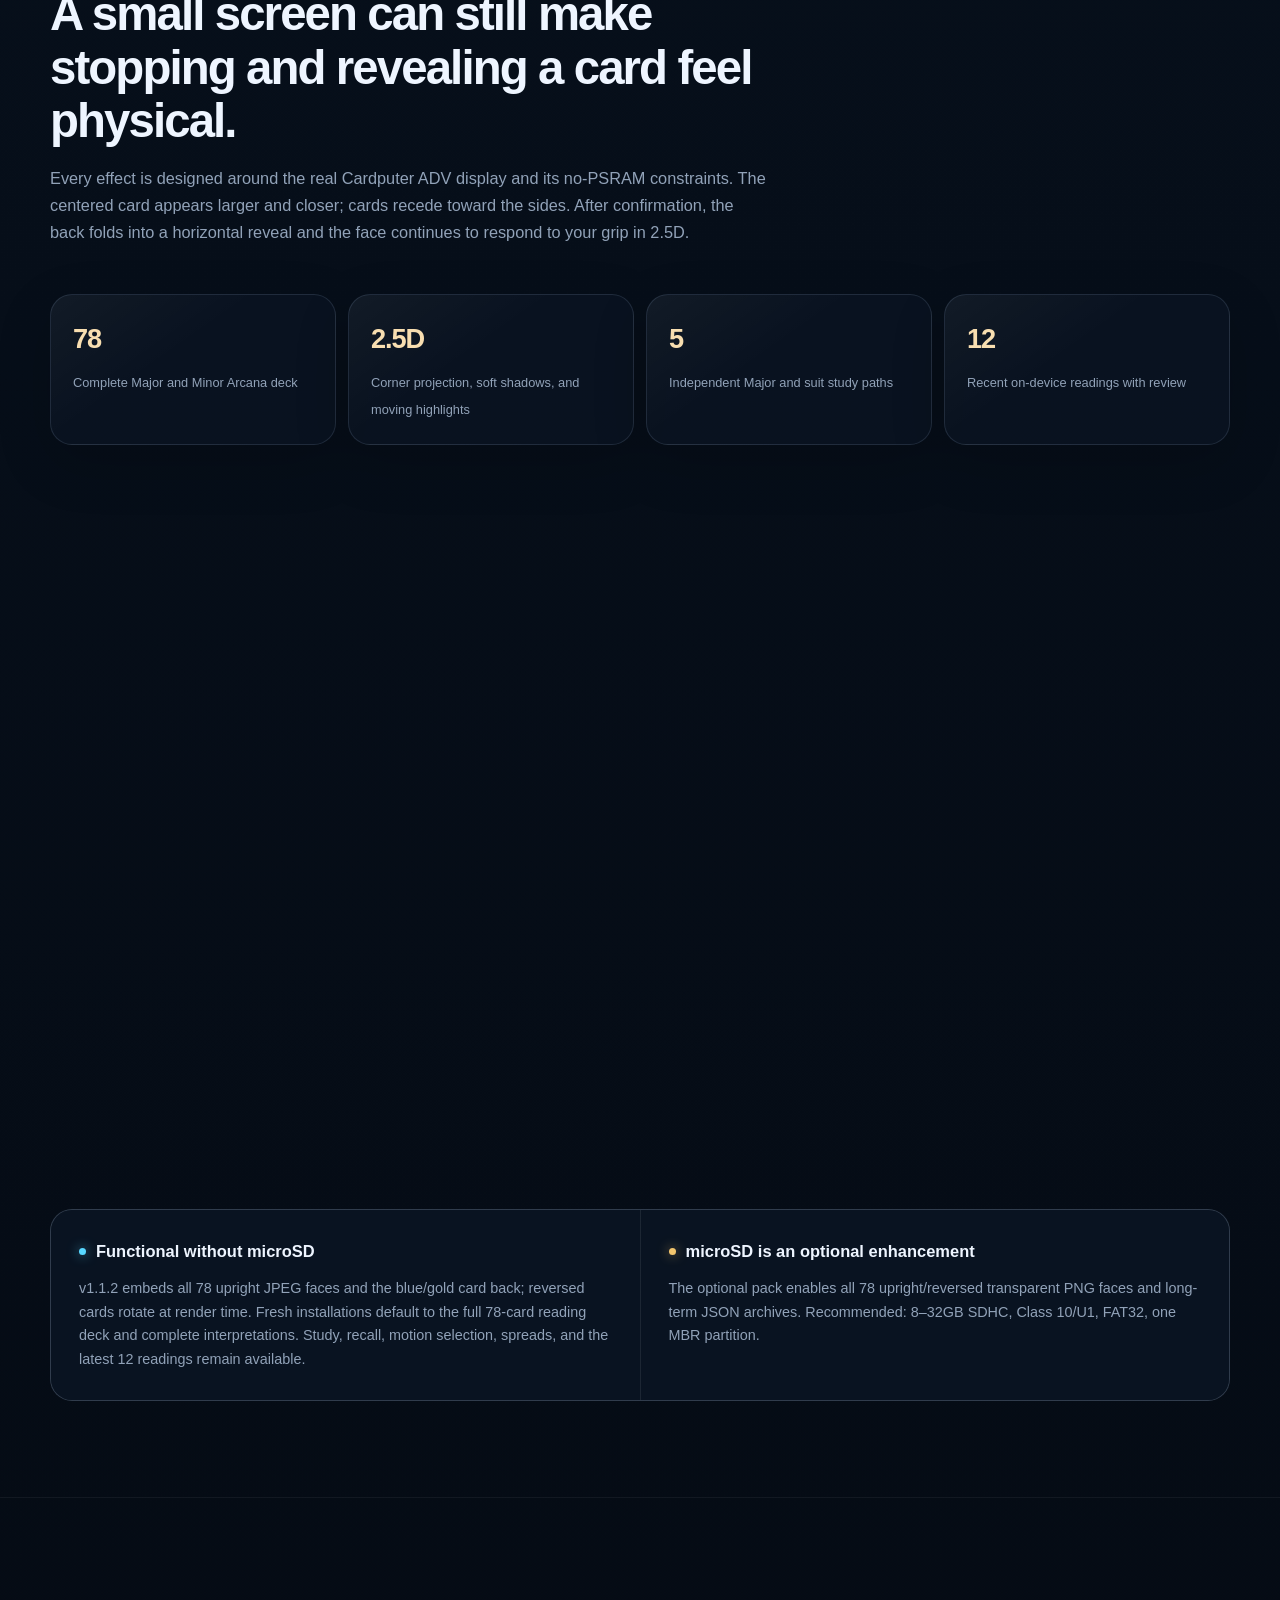
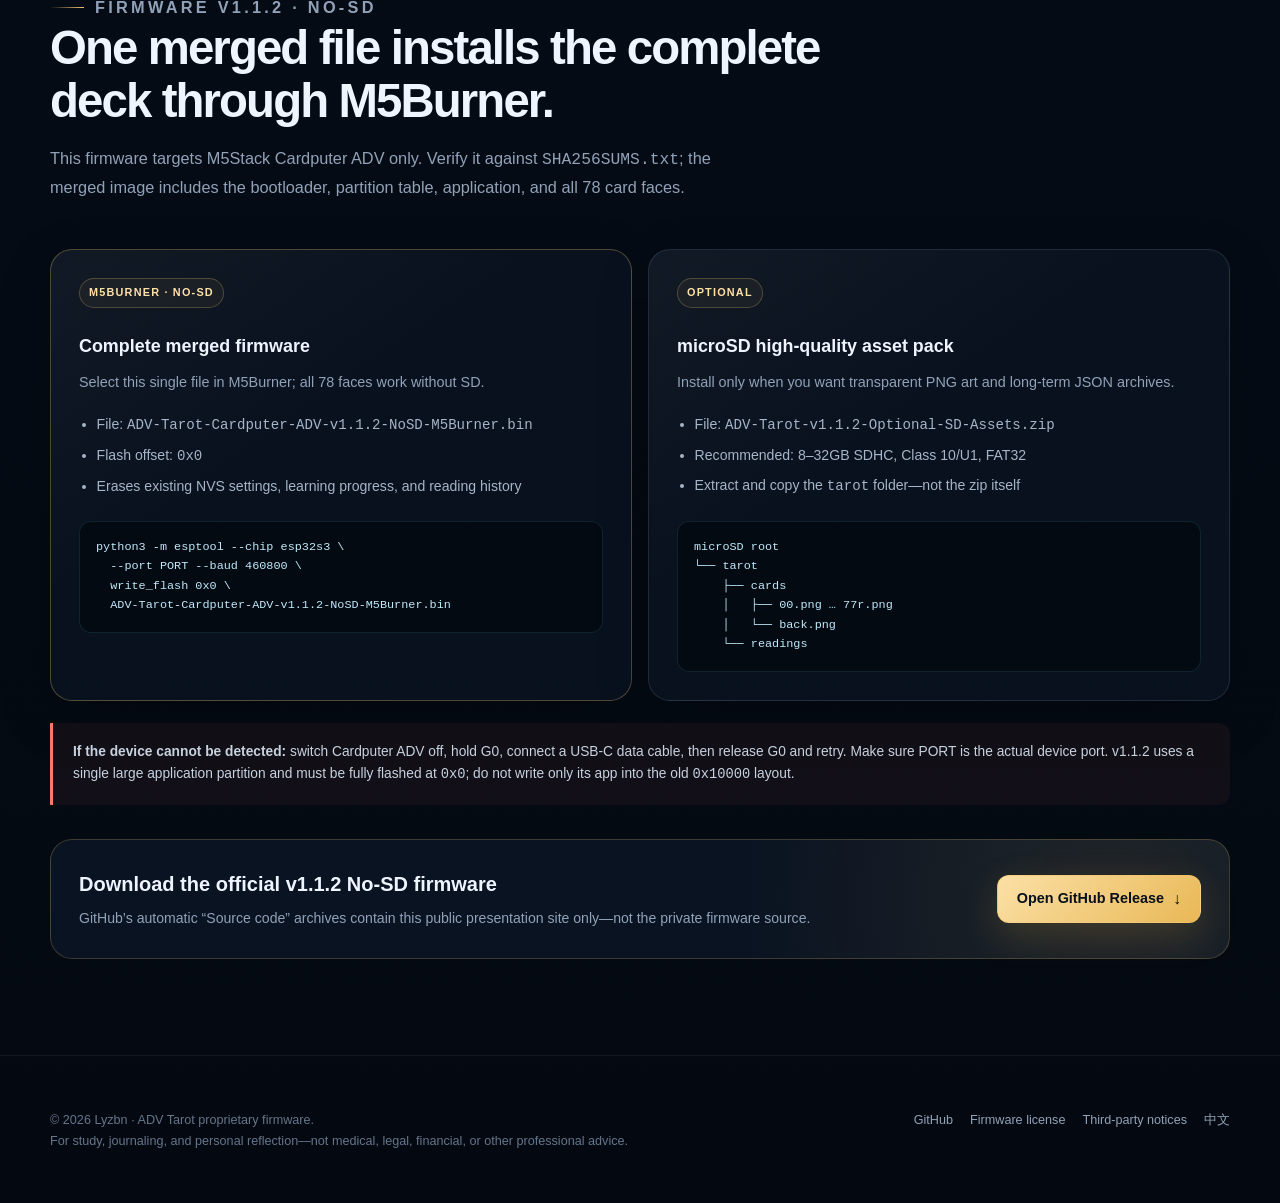
==== commit 145254b9: "Publish ADV Tarot firmware presentation" ====
--- a/docs/en/index.html
+++ b/docs/en/index.html
@@ -281,7 +281,7 @@
             <div class="sd-column">
               <h3>Functional without microSD</h3>
               <p>
-                v1.1.1 embeds all 78 upright JPEG faces and the blue/gold card back;
+                v1.1.2 embeds all 78 upright JPEG faces and the blue/gold card back;
                 reversed cards rotate at render time. Fresh installations default
                 to the full 78-card reading deck and complete interpretations.
                 Study, recall, motion selection, spreads, and the latest 12 readings remain available.
@@ -302,7 +302,7 @@
       <section class="section" id="install">
         <div class="shell">
           <div class="section-heading reveal">
-            <p class="eyebrow">Firmware v1.1.1 · No-SD</p>
+            <p class="eyebrow">Firmware v1.1.2 · No-SD</p>
             <h2>One merged file installs the complete deck through M5Burner.</h2>
             <p>
               This firmware targets M5Stack Cardputer ADV only. Verify it against
@@ -317,14 +317,14 @@
               <h3>Complete merged firmware</h3>
               <p>Select this single file in M5Burner; all 78 faces work without SD.</p>
               <ul>
-                <li>File: <code>ADV-Tarot-Cardputer-ADV-v1.1.1-NoSD-M5Burner.bin</code></li>
+                <li>File: <code>ADV-Tarot-Cardputer-ADV-v1.1.2-NoSD-M5Burner.bin</code></li>
                 <li>Flash offset: <code>0x0</code></li>
                 <li>Erases existing NVS settings, learning progress, and reading history</li>
               </ul>
               <div class="code-block">python3 -m esptool --chip esp32s3 \
   --port PORT --baud 460800 \
   write_flash 0x0 \
-  ADV-Tarot-Cardputer-ADV-v1.1.1-NoSD-M5Burner.bin</div>
+  ADV-Tarot-Cardputer-ADV-v1.1.2-NoSD-M5Burner.bin</div>
             </article>
 
             <article class="install-card reveal">
@@ -332,7 +332,7 @@
               <h3>microSD high-quality asset pack</h3>
               <p>Install only when you want transparent PNG art and long-term JSON archives.</p>
               <ul>
-                <li>File: <code>ADV-Tarot-v1.1.1-Optional-SD-Assets.zip</code></li>
+                <li>File: <code>ADV-Tarot-v1.1.2-Optional-SD-Assets.zip</code></li>
                 <li>Recommended: 8–32GB SDHC, Class 10/U1, FAT32</li>
                 <li>Extract and copy the <code>tarot</code> folder—not the zip itself</li>
               </ul>
@@ -349,14 +349,14 @@
             <strong>If the device cannot be detected:</strong>
             switch Cardputer ADV off, hold G0, connect a USB-C data cable, then
             release G0 and retry. Make sure PORT is the actual device port.
-            v1.1.1 uses a single large application partition and must be fully
+            v1.1.2 uses a single large application partition and must be fully
             flashed at <code>0x0</code>; do not write only its app into the old
             <code>0x10000</code> layout.
           </div>
 
           <div class="download-panel reveal">
             <div>
-              <h3>Download the official v1.1.1 No-SD firmware</h3>
+              <h3>Download the official v1.1.2 No-SD firmware</h3>
               <p>
                 GitHub’s automatic “Source code” archives contain this public
                 presentation site only—not the private firmware source.
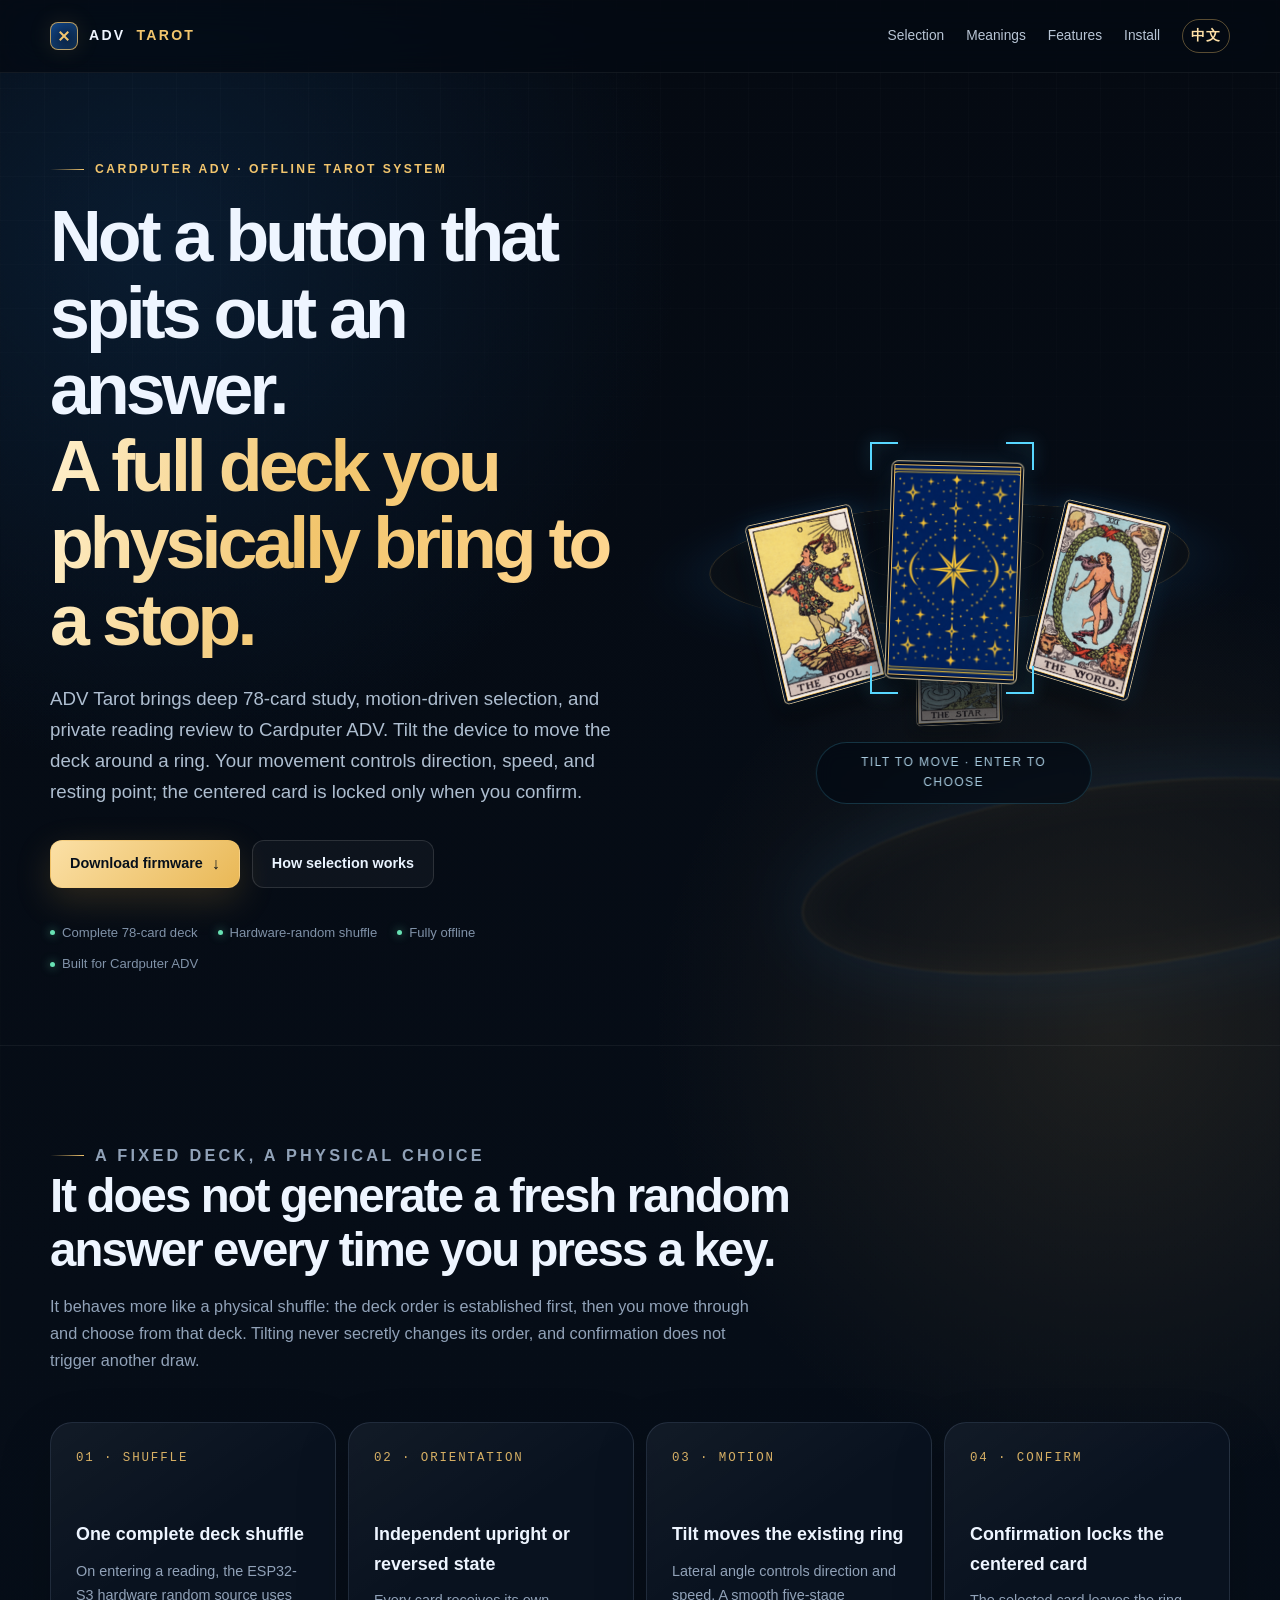
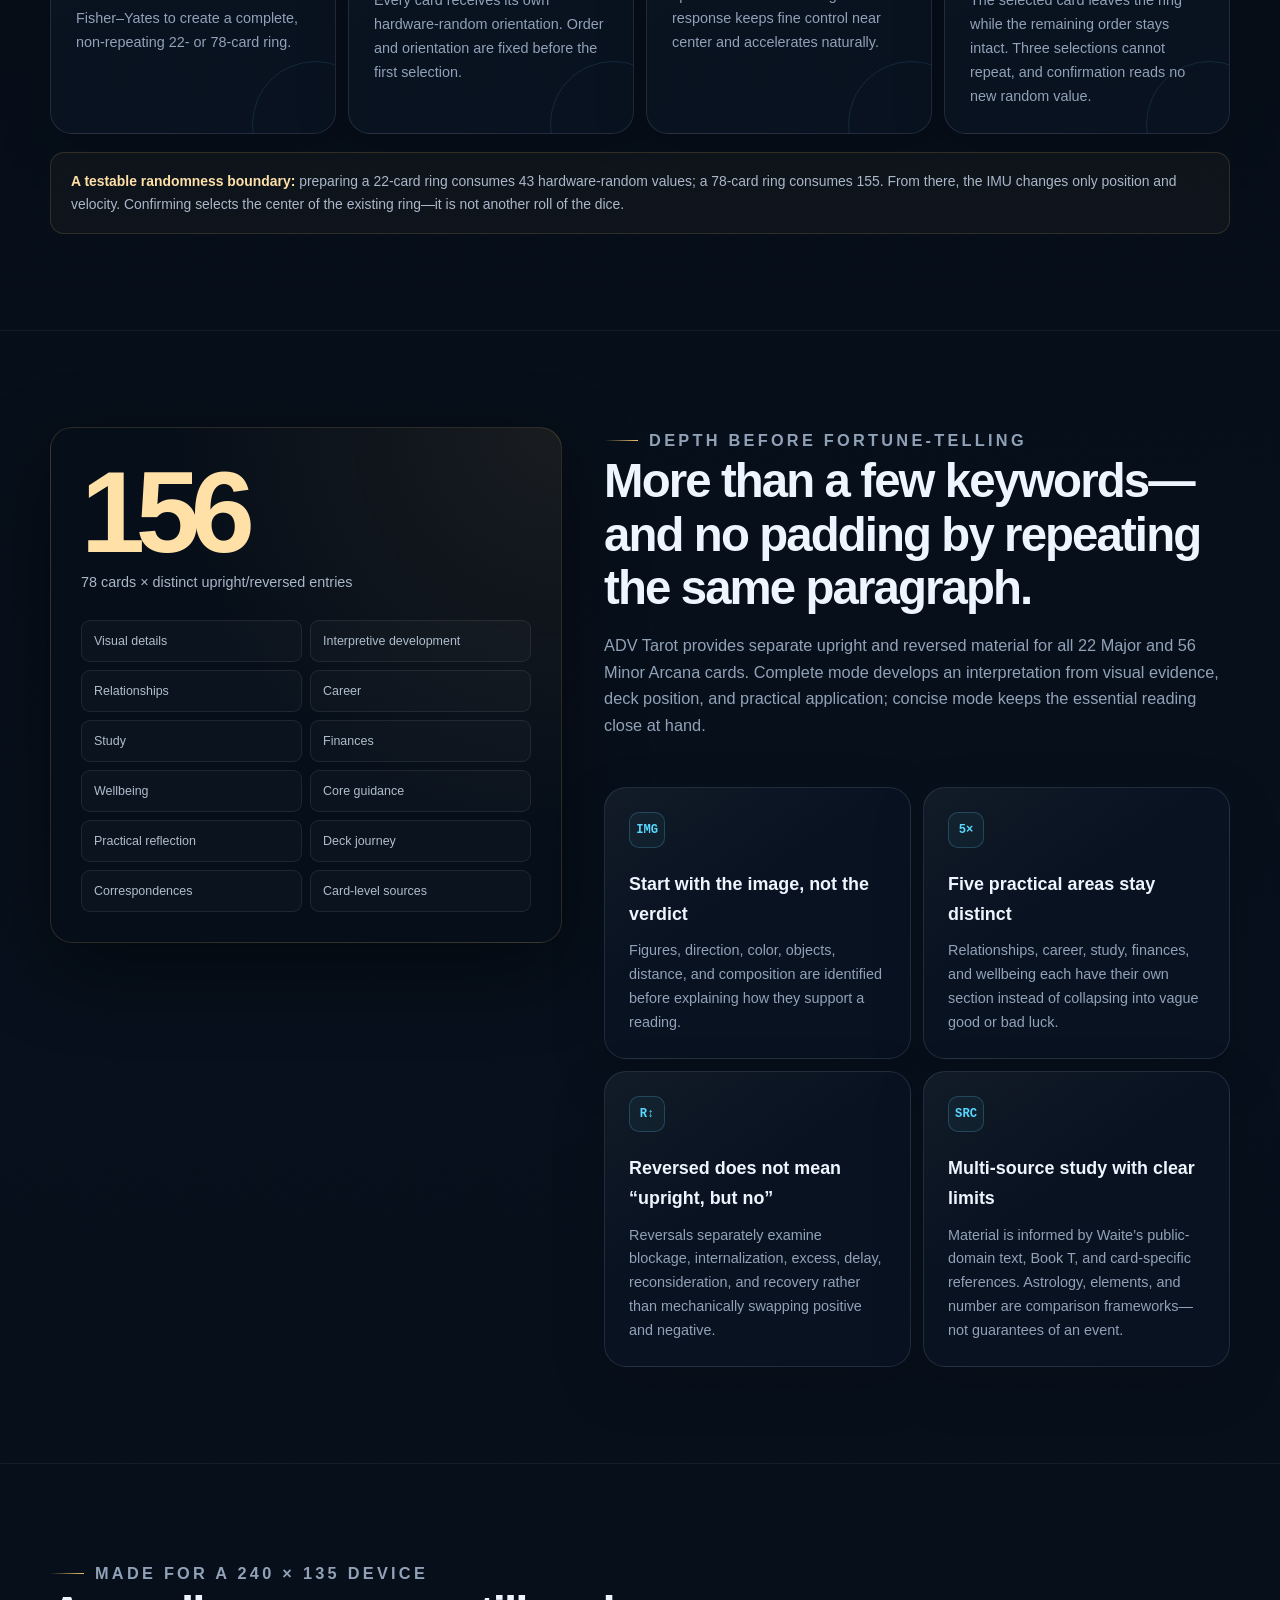
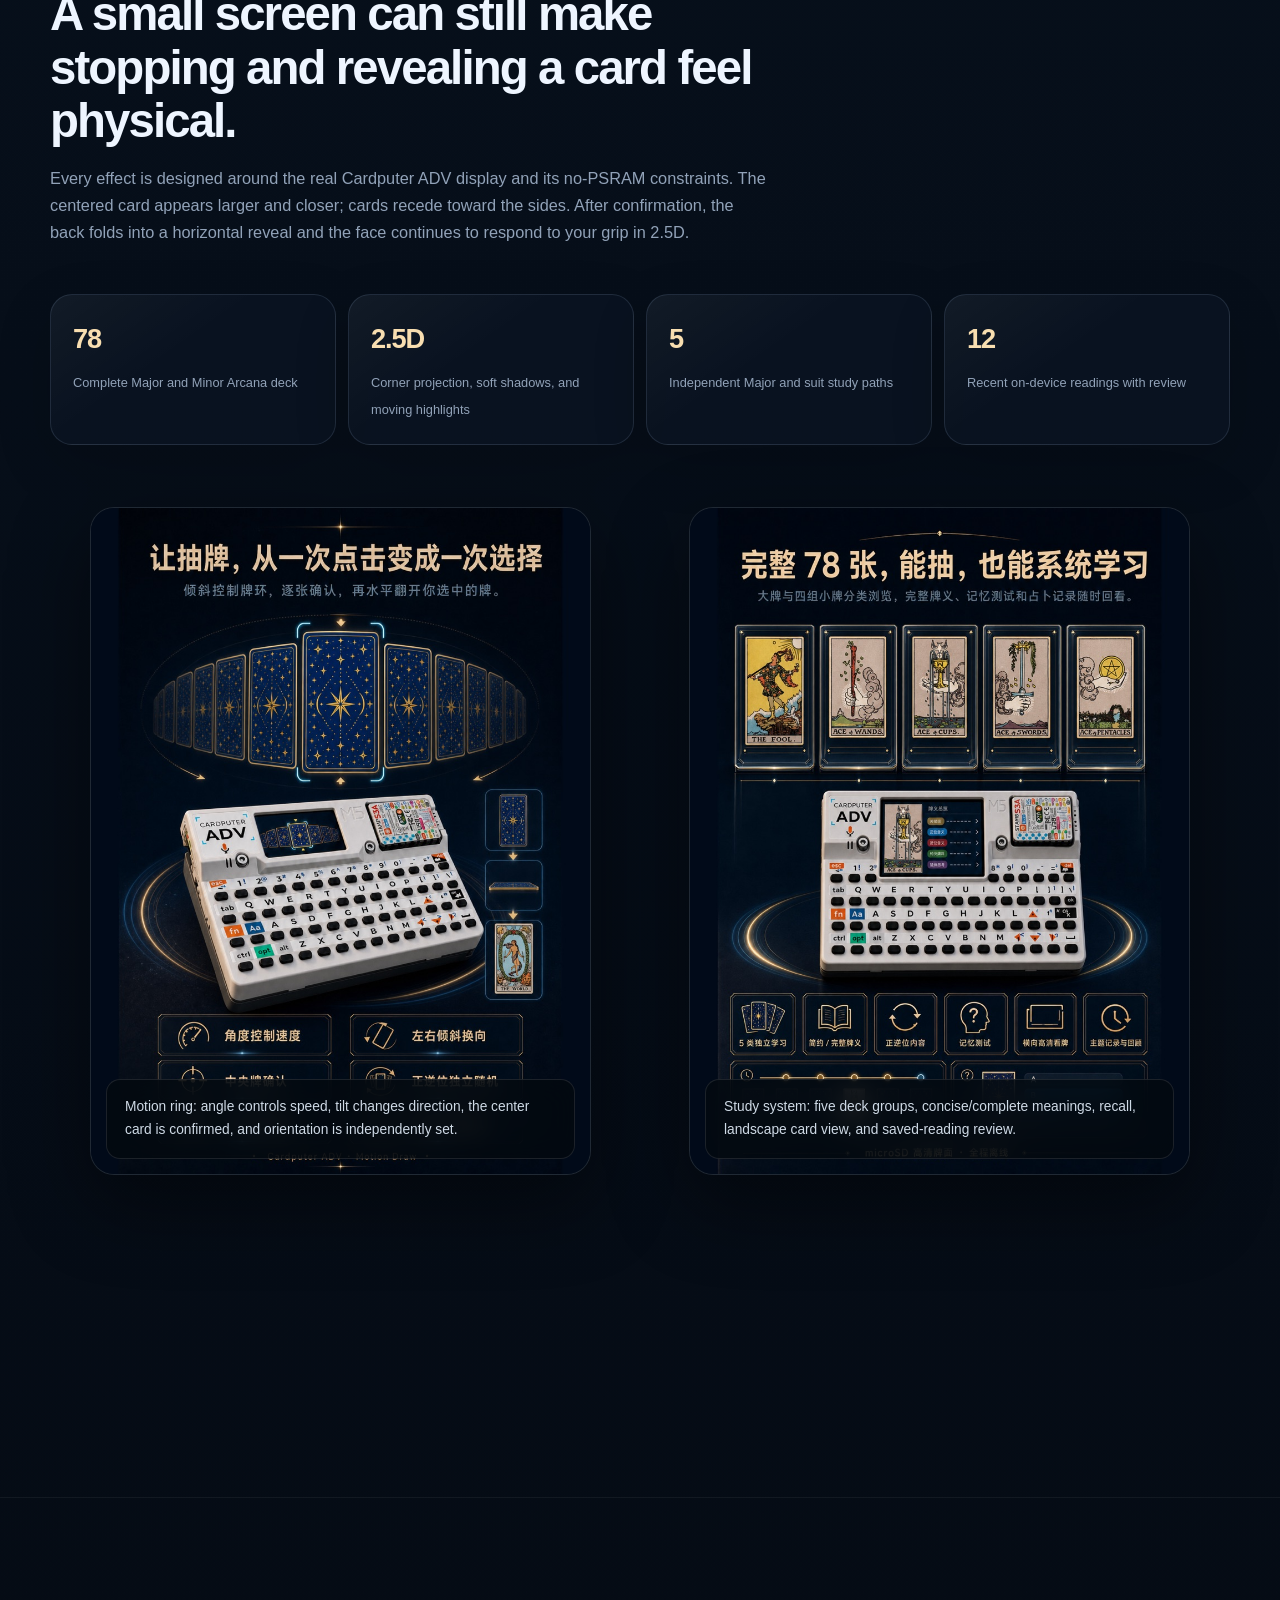
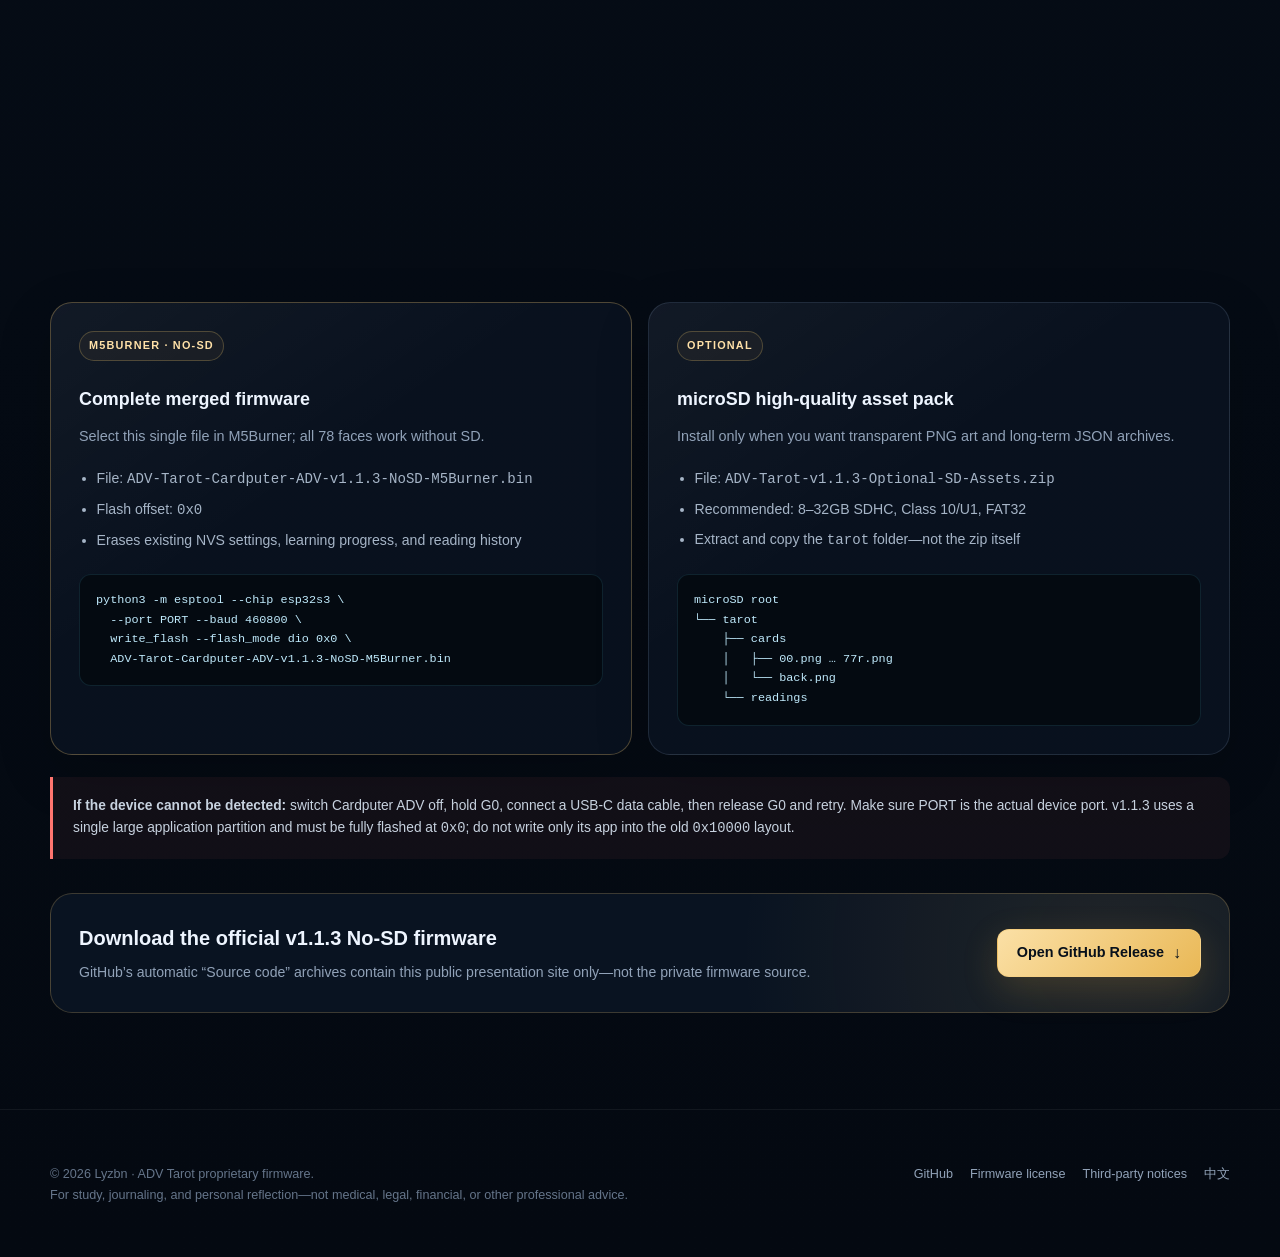
==== commit 57bf7d9a: "Document v1.1.3 DIO boot image fix" ====
--- a/docs/en/index.html
+++ b/docs/en/index.html
@@ -281,7 +281,7 @@
             <div class="sd-column">
               <h3>Functional without microSD</h3>
               <p>
-                v1.1.2 embeds all 78 upright JPEG faces and the blue/gold card back;
+                v1.1.3 embeds all 78 upright JPEG faces and the blue/gold card back;
                 reversed cards rotate at render time. Fresh installations default
                 to the full 78-card reading deck and complete interpretations.
                 Study, recall, motion selection, spreads, and the latest 12 readings remain available.
@@ -302,7 +302,8 @@
       <section class="section" id="install">
         <div class="shell">
           <div class="section-heading reveal">
-            <p class="eyebrow">Firmware v1.1.2 · No-SD</p>
+            <p class="eyebrow">Firmware v1.1.3 · No-SD · DIO boot fix</p>
+            <p>Corrects the merged boot header. Build and image checks passed; USB and battery cold-boot hardware verification is pending.</p>
             <h2>One merged file installs the complete deck through M5Burner.</h2>
             <p>
               This firmware targets M5Stack Cardputer ADV only. Verify it against
@@ -317,14 +318,14 @@
               <h3>Complete merged firmware</h3>
               <p>Select this single file in M5Burner; all 78 faces work without SD.</p>
               <ul>
-                <li>File: <code>ADV-Tarot-Cardputer-ADV-v1.1.2-NoSD-M5Burner.bin</code></li>
+                <li>File: <code>ADV-Tarot-Cardputer-ADV-v1.1.3-NoSD-M5Burner.bin</code></li>
                 <li>Flash offset: <code>0x0</code></li>
                 <li>Erases existing NVS settings, learning progress, and reading history</li>
               </ul>
               <div class="code-block">python3 -m esptool --chip esp32s3 \
   --port PORT --baud 460800 \
-  write_flash 0x0 \
-  ADV-Tarot-Cardputer-ADV-v1.1.2-NoSD-M5Burner.bin</div>
+  write_flash --flash_mode dio 0x0 \
+  ADV-Tarot-Cardputer-ADV-v1.1.3-NoSD-M5Burner.bin</div>
             </article>
 
             <article class="install-card reveal">
@@ -332,7 +333,7 @@
               <h3>microSD high-quality asset pack</h3>
               <p>Install only when you want transparent PNG art and long-term JSON archives.</p>
               <ul>
-                <li>File: <code>ADV-Tarot-v1.1.2-Optional-SD-Assets.zip</code></li>
+                <li>File: <code>ADV-Tarot-v1.1.3-Optional-SD-Assets.zip</code></li>
                 <li>Recommended: 8–32GB SDHC, Class 10/U1, FAT32</li>
                 <li>Extract and copy the <code>tarot</code> folder—not the zip itself</li>
               </ul>
@@ -349,14 +350,14 @@
             <strong>If the device cannot be detected:</strong>
             switch Cardputer ADV off, hold G0, connect a USB-C data cable, then
             release G0 and retry. Make sure PORT is the actual device port.
-            v1.1.2 uses a single large application partition and must be fully
+            v1.1.3 uses a single large application partition and must be fully
             flashed at <code>0x0</code>; do not write only its app into the old
             <code>0x10000</code> layout.
           </div>
 
           <div class="download-panel reveal">
             <div>
-              <h3>Download the official v1.1.2 No-SD firmware</h3>
+              <h3>Download the official v1.1.3 No-SD firmware</h3>
               <p>
                 GitHub’s automatic “Source code” archives contain this public
                 presentation site only—not the private firmware source.
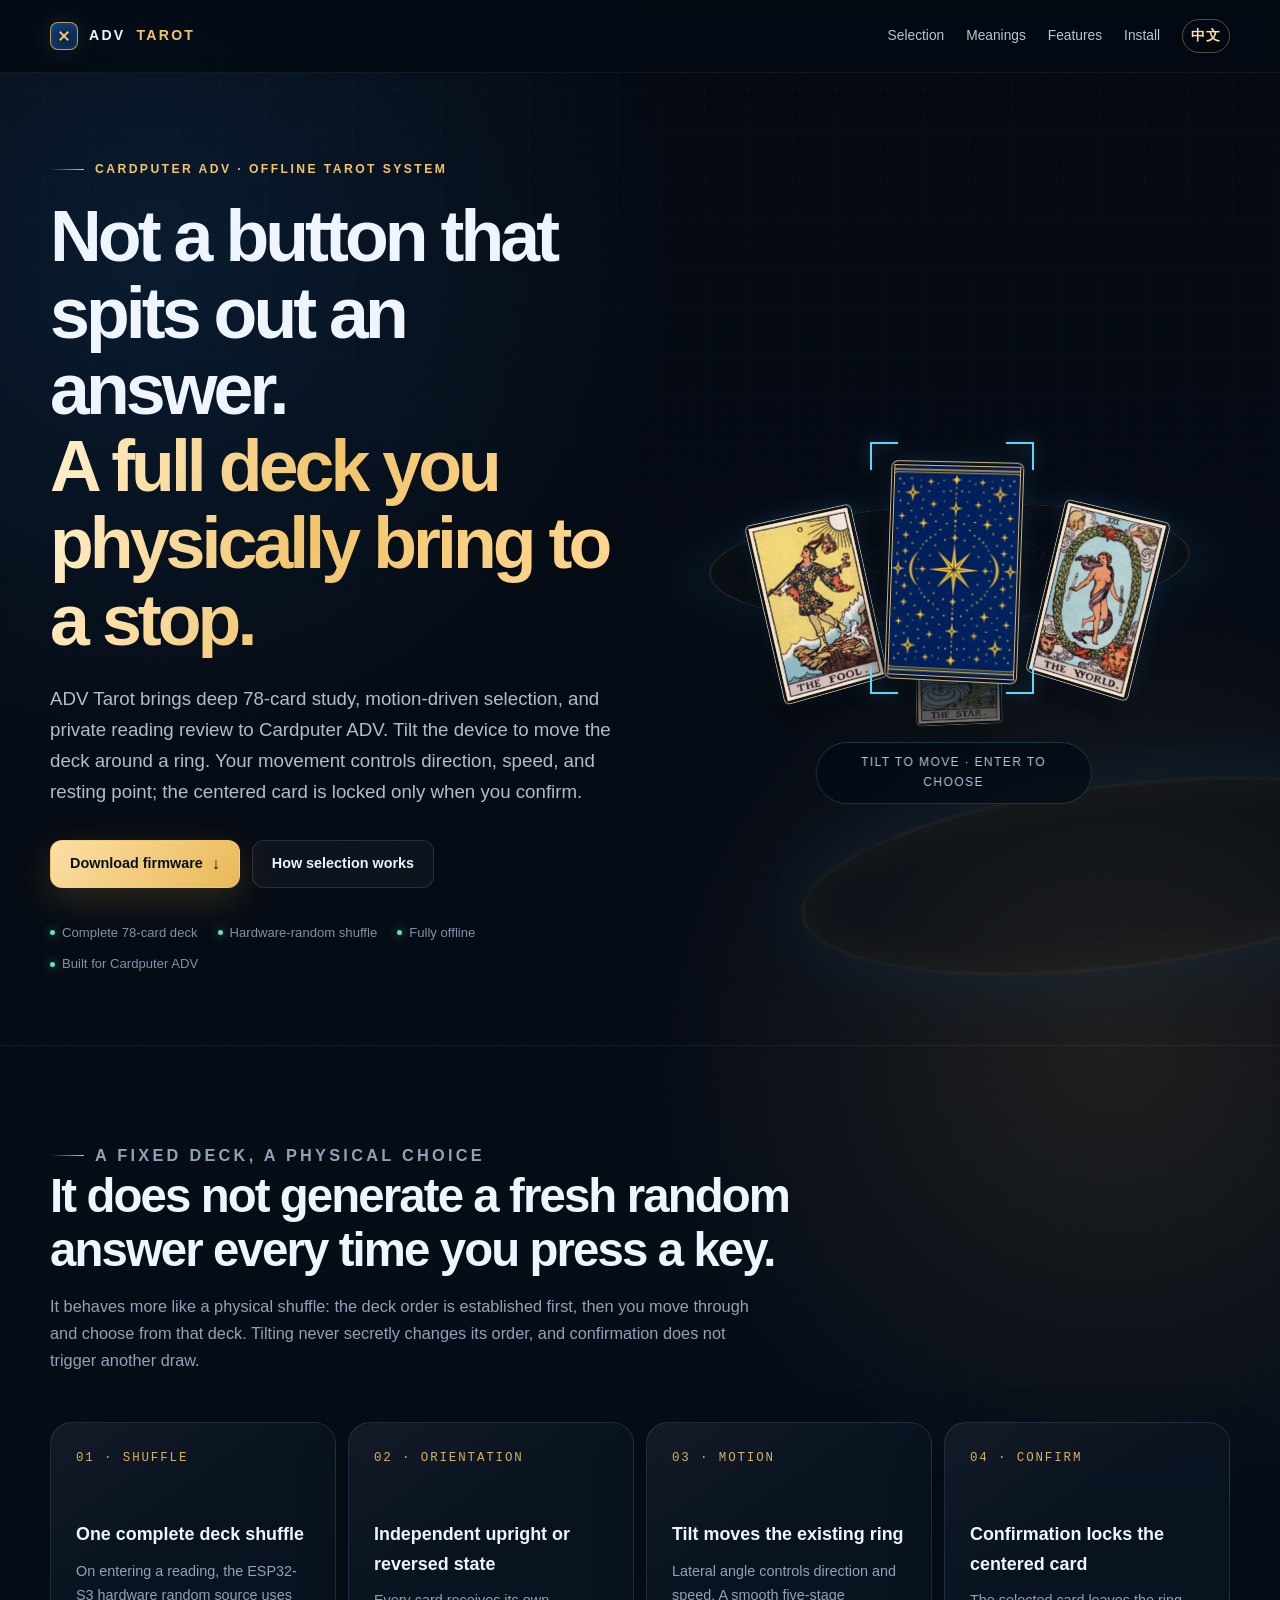
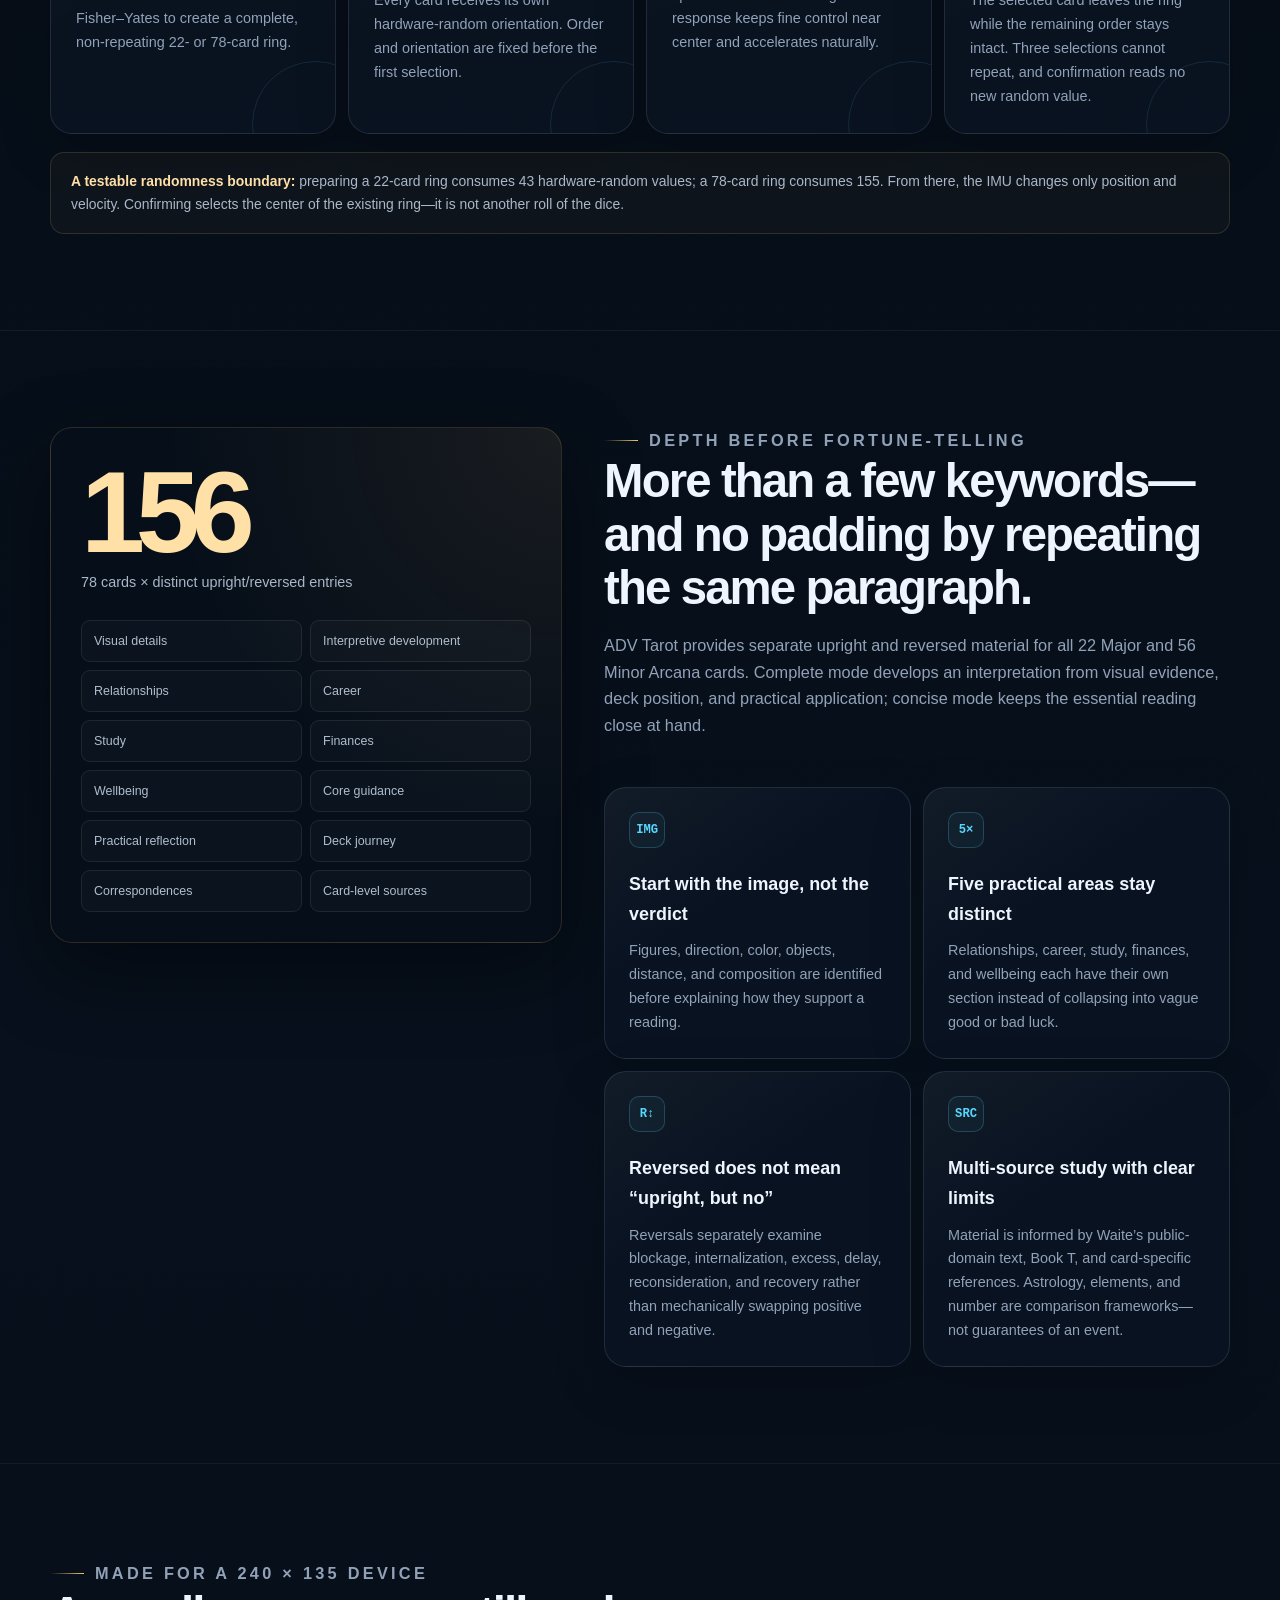
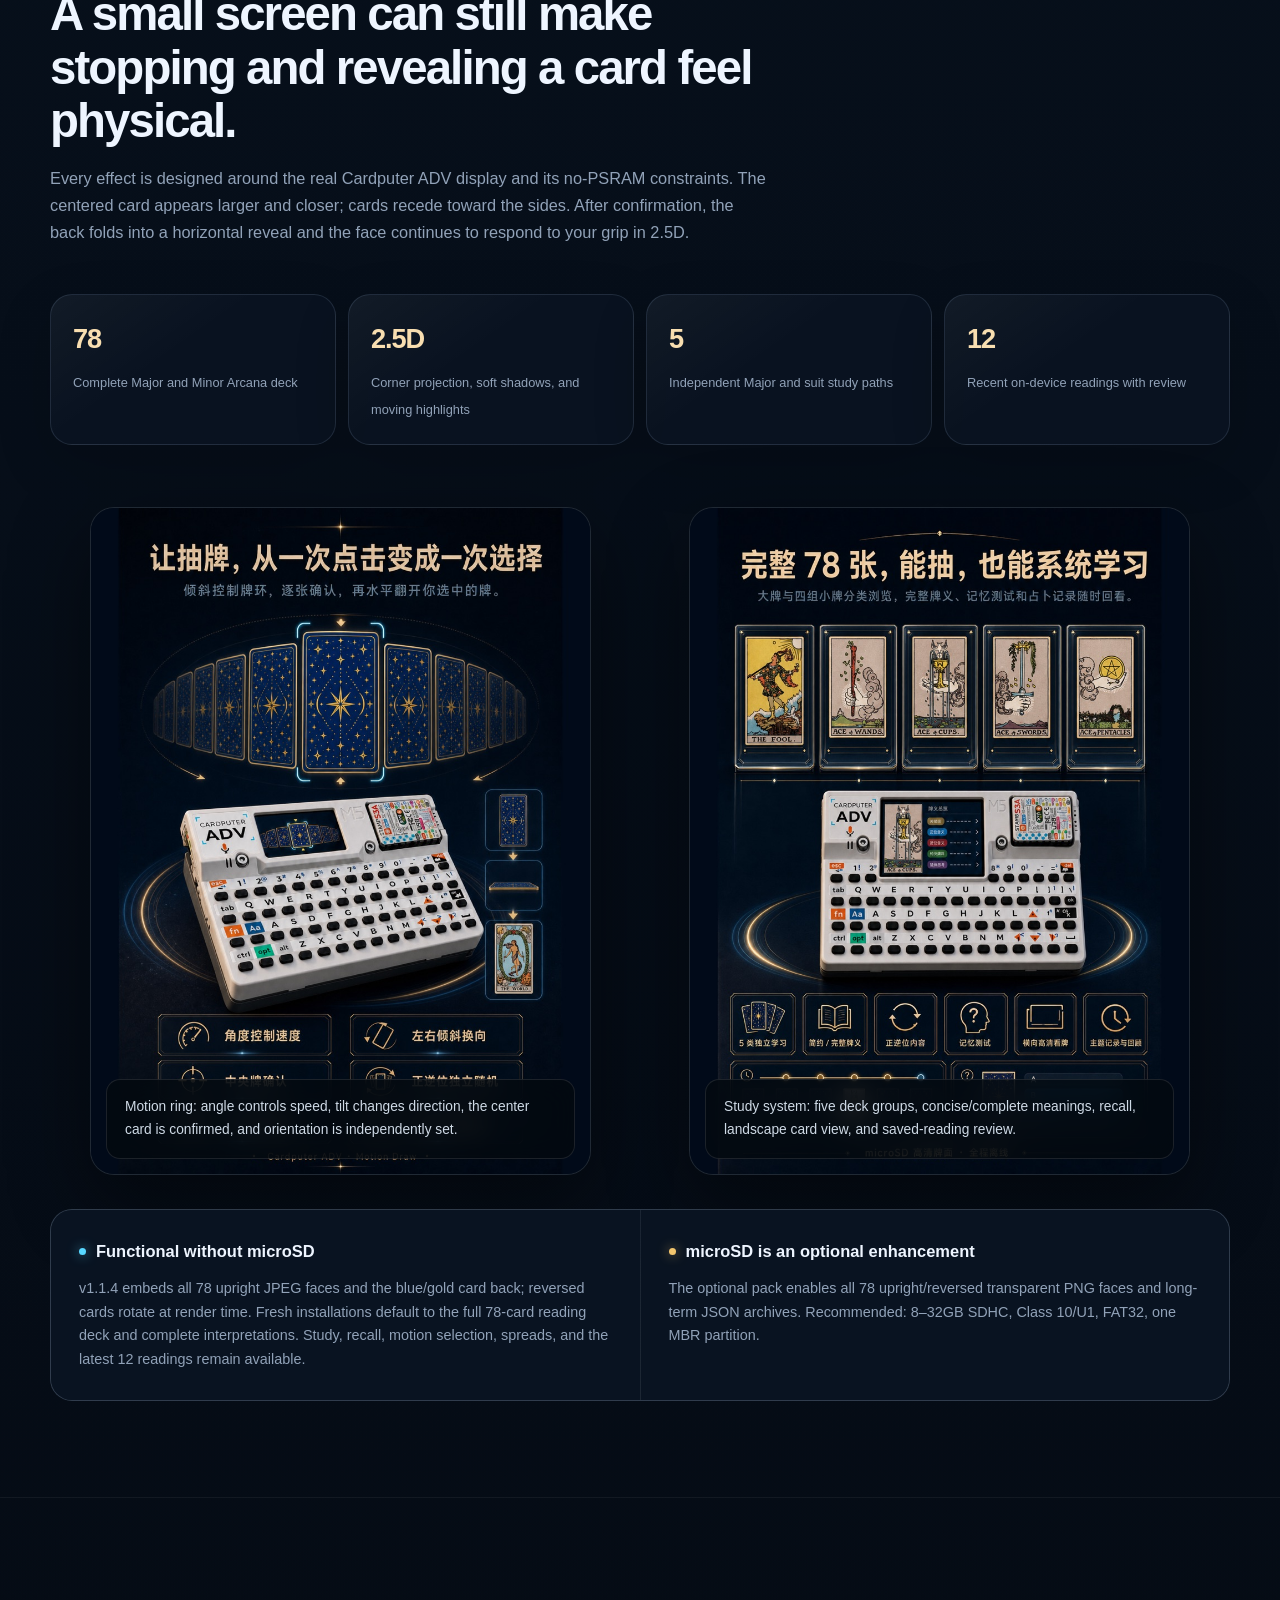
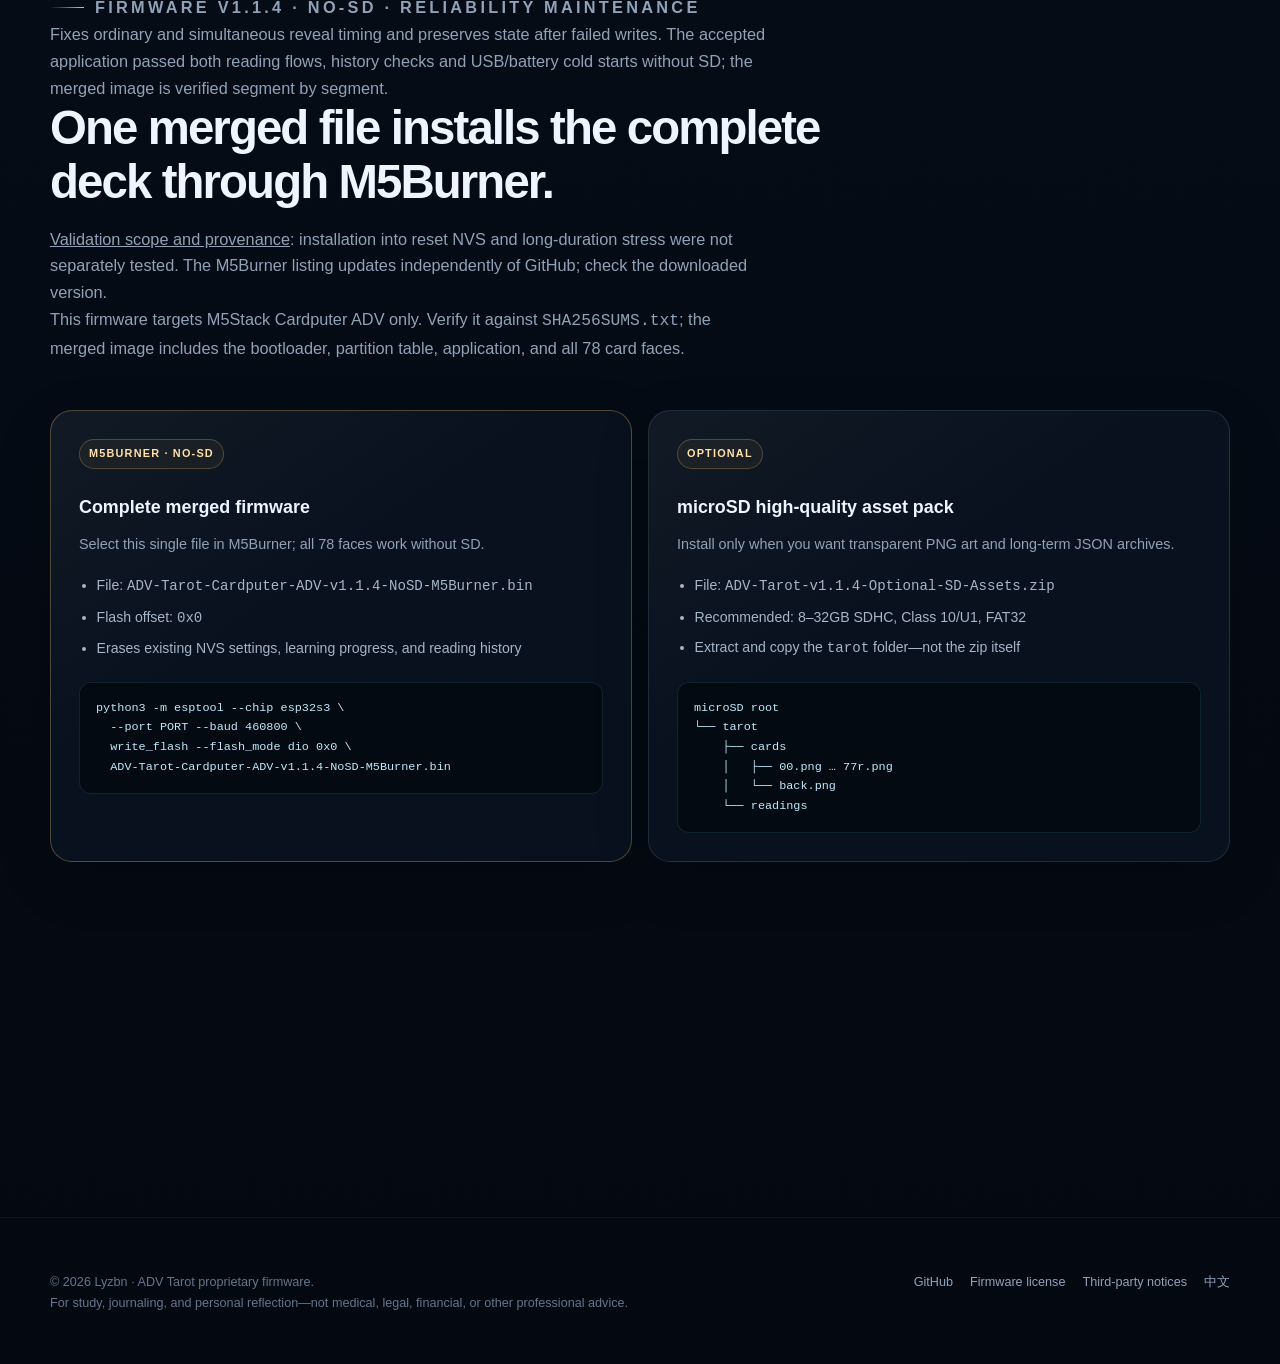
==== commit 9dbe9c04: "release: publish accepted v1.1.4 maintenance firmware materials" ====
--- a/docs/en/index.html
+++ b/docs/en/index.html
@@ -281,7 +281,7 @@
             <div class="sd-column">
               <h3>Functional without microSD</h3>
               <p>
-                v1.1.3 embeds all 78 upright JPEG faces and the blue/gold card back;
+                v1.1.4 embeds all 78 upright JPEG faces and the blue/gold card back;
                 reversed cards rotate at render time. Fresh installations default
                 to the full 78-card reading deck and complete interpretations.
                 Study, recall, motion selection, spreads, and the latest 12 readings remain available.
@@ -302,9 +302,10 @@
       <section class="section" id="install">
         <div class="shell">
           <div class="section-heading reveal">
-            <p class="eyebrow">Firmware v1.1.3 · No-SD · DIO boot fix</p>
-            <p>Corrects the merged boot header. Build and image checks passed; USB and battery cold-boot hardware verification is pending.</p>
+            <p class="eyebrow">Firmware v1.1.4 · No-SD · Reliability maintenance</p>
+            <p>Fixes ordinary and simultaneous reveal timing and preserves state after failed writes. The accepted application passed both reading flows, history checks and USB/battery cold starts without SD; the merged image is verified segment by segment.</p>
             <h2>One merged file installs the complete deck through M5Burner.</h2>
+            <p><a href="https://github.com/Lyzbn/ADV-Tarot-Firmware/blob/main/VALIDATION.md">Validation scope and provenance</a>: installation into reset NVS and long-duration stress were not separately tested. The M5Burner listing updates independently of GitHub; check the downloaded version.</p>
             <p>
               This firmware targets M5Stack Cardputer ADV only. Verify it against
               <code>SHA256SUMS.txt</code>; the merged image includes the bootloader,
@@ -318,14 +319,14 @@
               <h3>Complete merged firmware</h3>
               <p>Select this single file in M5Burner; all 78 faces work without SD.</p>
               <ul>
-                <li>File: <code>ADV-Tarot-Cardputer-ADV-v1.1.3-NoSD-M5Burner.bin</code></li>
+                <li>File: <code>ADV-Tarot-Cardputer-ADV-v1.1.4-NoSD-M5Burner.bin</code></li>
                 <li>Flash offset: <code>0x0</code></li>
                 <li>Erases existing NVS settings, learning progress, and reading history</li>
               </ul>
               <div class="code-block">python3 -m esptool --chip esp32s3 \
   --port PORT --baud 460800 \
   write_flash --flash_mode dio 0x0 \
-  ADV-Tarot-Cardputer-ADV-v1.1.3-NoSD-M5Burner.bin</div>
+  ADV-Tarot-Cardputer-ADV-v1.1.4-NoSD-M5Burner.bin</div>
             </article>
 
             <article class="install-card reveal">
@@ -333,7 +334,7 @@
               <h3>microSD high-quality asset pack</h3>
               <p>Install only when you want transparent PNG art and long-term JSON archives.</p>
               <ul>
-                <li>File: <code>ADV-Tarot-v1.1.3-Optional-SD-Assets.zip</code></li>
+                <li>File: <code>ADV-Tarot-v1.1.4-Optional-SD-Assets.zip</code></li>
                 <li>Recommended: 8–32GB SDHC, Class 10/U1, FAT32</li>
                 <li>Extract and copy the <code>tarot</code> folder—not the zip itself</li>
               </ul>
@@ -350,14 +351,14 @@
             <strong>If the device cannot be detected:</strong>
             switch Cardputer ADV off, hold G0, connect a USB-C data cable, then
             release G0 and retry. Make sure PORT is the actual device port.
-            v1.1.3 uses a single large application partition and must be fully
+            v1.1.4 uses a single large application partition and must be fully
             flashed at <code>0x0</code>; do not write only its app into the old
             <code>0x10000</code> layout.
           </div>
 
           <div class="download-panel reveal">
             <div>
-              <h3>Download the official v1.1.3 No-SD firmware</h3>
+              <h3>Download the official v1.1.4 No-SD firmware</h3>
               <p>
                 GitHub’s automatic “Source code” archives contain this public
                 presentation site only—not the private firmware source.
